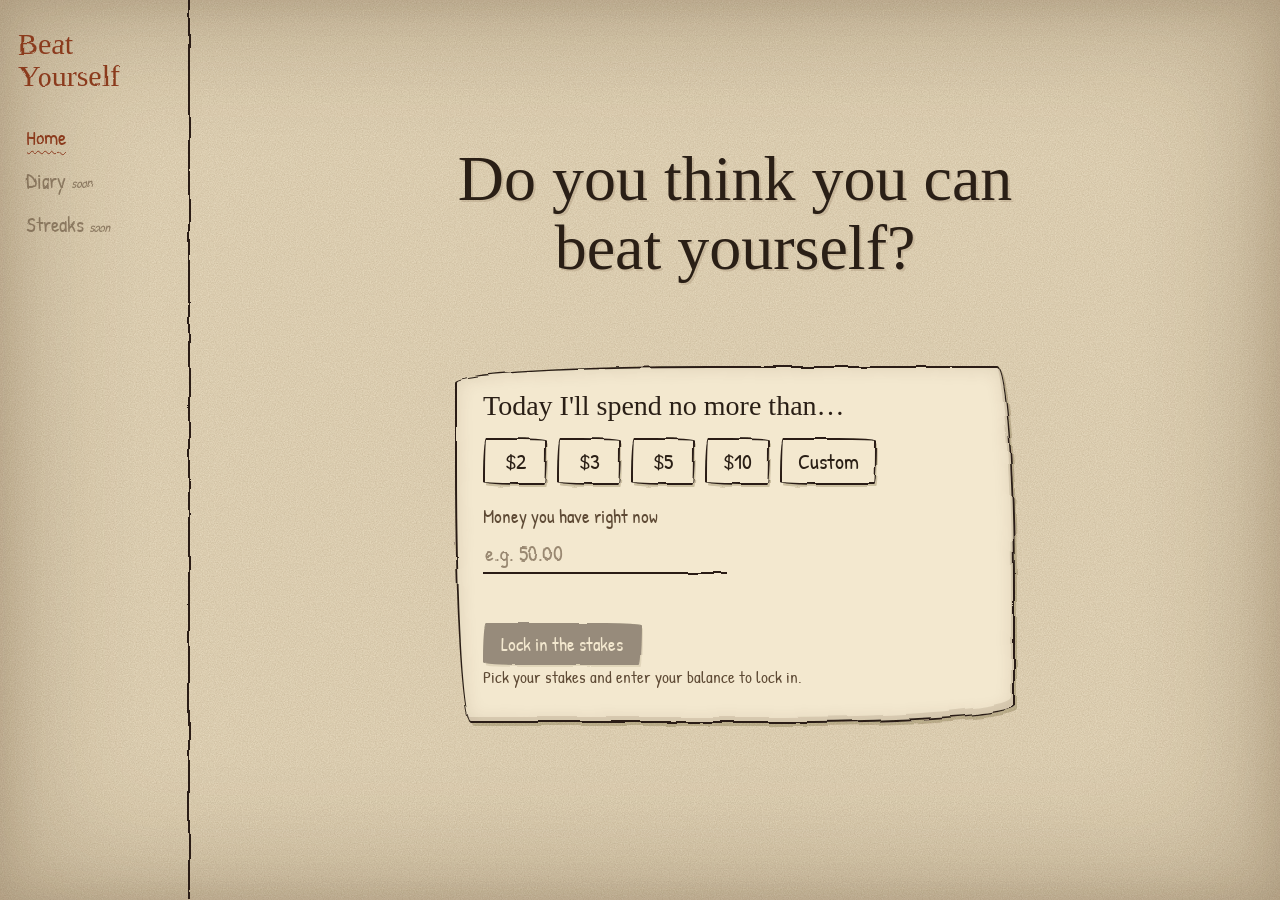
==== index.html @ 1b7f57a8 "Add morning bet and night verdict Co-Authored-By: Claude Opus 5.5 <noreply@anthropic.com>" ====
<!doctype html>
<html lang="en" data-theme="day">
<head>
  <meta charset="utf-8">
  <meta name="viewport" content="width=device-width, initial-scale=1">
  <title>Beat Yourself</title>
  <link rel="preconnect" href="https://fonts.googleapis.com">
  <link rel="preconnect" href="https://fonts.gstatic.com" crossorigin>
  <link href="https://fonts.googleapis.com/css2?family=IM+Fell+English:ital@0;1&family=Patrick+Hand&display=swap" rel="stylesheet">
  <link rel="stylesheet" href="css/theme.css">
  <link rel="stylesheet" href="css/layout.css">
  <link rel="stylesheet" href="css/components.css">
</head>
<body>
  <!-- Hand-drawn edges: borders and buttons use filter: url(#wobble) -->
  <svg class="svg-defs" width="0" height="0" aria-hidden="true" focusable="false">
    <filter id="wobble" x="-5%" y="-5%" width="110%" height="110%">
      <feTurbulence type="fractalNoise" baseFrequency="0.035" numOctaves="2" seed="7" result="noise"/>
      <feDisplacementMap in="SourceGraphic" in2="noise" scale="4" xChannelSelector="R" yChannelSelector="G"/>
    </filter>
  </svg>

  <div class="shell">
    <nav class="sidebar" aria-label="Main">
      <p class="brand">Beat<br>Yourself</p>
      <ul class="nav-list">
        <li><button type="button" class="nav-link is-active" data-screen="home">Home</button></li>
        <li><button type="button" class="nav-link" data-screen="diary" disabled>Diary <span class="soon">soon</span></button></li>
        <li><button type="button" class="nav-link" data-screen="streaks" disabled>Streaks <span class="soon">soon</span></button></li>
      </ul>
    </nav>

    <div class="main">
      <header class="topbar">
        <div id="notice" class="notice" hidden></div>
        <div id="theme-slot" class="theme-slot"></div>
      </header>

      <section id="screen-home" class="screen is-active" aria-labelledby="hook">
        <div class="home-top">
          <h1 id="hook" class="hook">Do you think you can<br>beat yourself?</h1>
        </div>
        <div id="home-play" class="home-play"></div>
      </section>

      <section id="screen-diary" class="screen" hidden></section>
      <section id="screen-streaks" class="screen" hidden></section>
    </div>
  </div>

  <div id="popups" class="popups" aria-live="polite"></div>

  <script src="js/storage.js"></script>
  <script src="js/dates.js"></script>
  <script src="js/rules.js"></script>
  <script src="js/home.js"></script>
  <script src="js/app.js"></script>
</body>
</html>
---- css/theme.css ----
/* Fonts, colors, paper texture and wobbly hand-drawn edges.
   Every color is a variable, so the day/night toggle can swap the whole look. */

:root,
[data-theme="day"] {
  --paper: #e9dcc0;
  --paper-deep: #d6c29c;
  --card: #f3e8cf;
  --ink: #2a1f16;
  --ink-soft: #5e4a35;
  --accent: #8b3a1e;
  --on-ink: #f3e8cf;
  --shade-1: rgba(70, 45, 20, 0.22);
  --shade-2: rgba(70, 45, 20, 0.12);
  --win: #5f7d45;
  --loss: #9e3a2c;
  --none: #b3a68f;
  --grain-opacity: 0.55;
}

:root {
  --font-head: "IM Fell English", Georgia, serif;
  --font-body: "Patrick Hand", "Comic Sans MS", cursive;
  /* Irregular corners so no two match */
  --rough-a: 255px 18px 225px 16px / 16px 225px 18px 255px;
  --rough-b: 18px 225px 16px 255px / 225px 16px 255px 18px;
}

html,
body {
  margin: 0;
  min-height: 100%;
  background: var(--paper);
  color: var(--ink);
  font-family: var(--font-body);
  font-size: 19px;
  line-height: 1.4;
}

/* Paper grain plus darker, pencil-shaded edges */
body::before {
  content: "";
  position: fixed;
  inset: 0;
  pointer-events: none;
  z-index: 0;
  opacity: var(--grain-opacity);
  background-image:
    url("data:image/svg+xml,%3Csvg xmlns='http://www.w3.org/2000/svg' width='260' height='260'%3E%3Cfilter id='n'%3E%3CfeTurbulence type='fractalNoise' baseFrequency='.85' numOctaves='3' stitchTiles='stitch'/%3E%3CfeColorMatrix values='0 0 0 0 .22 0 0 0 0 .14 0 0 0 0 .06 0 0 0 .5 0'/%3E%3C/filter%3E%3Crect width='100%25' height='100%25' filter='url(%23n)'/%3E%3C/svg%3E");
}

body::after {
  content: "";
  position: fixed;
  inset: 0;
  pointer-events: none;
  z-index: 0;
  box-shadow: inset 0 0 120px 30px var(--shade-1), inset 0 0 40px 6px var(--shade-2);
}

h1, h2, h3,
.brand {
  font-family: var(--font-head);
  font-weight: 400;
}

.svg-defs {
  position: absolute;
}

/* A sketched box: the border and fill sit on a wobbled layer behind the content,
   so the edges look hand-drawn but the text stays crisp. */
.sketch {
  position: relative;
  isolation: isolate;
}

.sketch::before {
  content: "";
  position: absolute;
  inset: 0;
  z-index: -1;
  background: var(--card);
  border: 2px solid var(--ink);
  border-radius: var(--rough-a);
  filter: url(#wobble);
  box-shadow:
    3px 4px 0 -1px var(--shade-1),
    inset 0 0 18px var(--shade-2),
    inset -6px -8px 0 -4px var(--shade-2);
}
---- css/layout.css ----
/* Sidebar on the left, the main area on the right, one screen visible at a time. */

.shell {
  position: relative;
  z-index: 1;
  display: grid;
  grid-template-columns: 190px 1fr;
  min-height: 100vh;
}

.sidebar {
  padding: 28px 18px;
  border-right: 2px solid var(--ink);
  filter: url(#wobble);
}

.brand {
  margin: 0 0 28px;
  font-size: 30px;
  line-height: 1.05;
  color: var(--accent);
}

.nav-list {
  list-style: none;
  margin: 0;
  padding: 0;
  display: grid;
  gap: 6px;
}

.main {
  display: flex;
  flex-direction: column;
  min-width: 0;
}

.topbar {
  display: flex;
  align-items: flex-start;
  justify-content: flex-end;
  gap: 16px;
  padding: 16px 24px 0;
  min-height: 44px;
}

.screen {
  flex: 1;
  display: flex;
  flex-direction: column;
  padding: 0 24px 40px;
}

.screen[hidden] {
  display: none;
}

/* Home: the hook fills the top half, the bet sits in the bottom half */
.home-top {
  min-height: 34vh;
  display: flex;
  align-items: center;
  justify-content: center;
  overflow: hidden;
}

.home-play {
  display: grid;
  justify-items: center;
  gap: 22px;
}

@media (max-width: 720px) {
  html, body { font-size: 17px; }

  .shell {
    grid-template-columns: 1fr;
  }

  .sidebar {
    display: flex;
    align-items: center;
    gap: 16px;
    padding: 12px 16px;
    border-right: 0;
    border-bottom: 2px solid var(--ink);
  }

  .brand {
    margin: 0;
    font-size: 22px;
  }

  .nav-list {
    grid-auto-flow: column;
  }

  .topbar,
  .screen {
    padding-left: 16px;
    padding-right: 16px;
  }

  .home-top {
    min-height: 24vh;
  }
}
---- css/components.css ----
/* Buttons, cards, inputs, the hook animation and the verdict. */

/* ---------- Hook ---------- */
.hook {
  margin: 0;
  text-align: center;
  font-size: clamp(34px, 6vw, 64px);
  line-height: 1.08;
  color: var(--ink);
  text-shadow: 2px 2px 0 var(--shade-2);
  animation: hook-drop 0.7s cubic-bezier(0.3, 1.5, 0.5, 1) both;
}

@keyframes hook-drop {
  from { transform: translateY(-140%) rotate(-2deg); opacity: 0; }
  to   { transform: translateY(0) rotate(0); opacity: 1; }
}

/* ---------- Buttons ---------- */
.btn,
.nav-link {
  position: relative;
  isolation: isolate;
  font: inherit;
  color: var(--ink);
  background: none;
  border: 0;
  padding: 8px 18px;
  cursor: pointer;
}

.btn::before {
  content: "";
  position: absolute;
  inset: 0;
  z-index: -1;
  background: var(--card);
  border: 2px solid var(--ink);
  border-radius: var(--rough-b);
  filter: url(#wobble);
  box-shadow: 2px 3px 0 -1px var(--shade-1);
  transition: transform 0.12s;
}

.btn:hover::before { transform: rotate(-1deg) scale(1.03); }
.btn:active::before { transform: translate(1px, 2px); box-shadow: none; }

.btn:focus-visible,
.nav-link:focus-visible,
input:focus-visible {
  outline: 2px dashed var(--accent);
  outline-offset: 4px;
}

.btn.primary,
.btn.is-selected {
  color: var(--on-ink);
}

.btn.primary::before,
.btn.is-selected::before {
  background: var(--ink);
}

.btn.is-selected::before {
  transform: rotate(-2deg) scale(1.06);
  background: var(--accent);
}

.btn:disabled {
  cursor: not-allowed;
  opacity: 0.45;
}

.btn:disabled:hover::before { transform: none; }

.tag {
  font-size: 0.75em;
  padding: 0 6px;
  margin-left: 4px;
  border: 1px dashed currentColor;
  border-radius: 6px;
}

/* ---------- Sidebar links ---------- */
.nav-link {
  width: 100%;
  text-align: left;
  font-size: 21px;
  padding: 4px 8px;
}

.nav-link.is-active {
  color: var(--accent);
  text-decoration: underline wavy var(--accent) 1px;
  text-underline-offset: 6px;
}

.nav-link:disabled {
  cursor: default;
  color: var(--ink-soft);
  opacity: 0.6;
}

.soon {
  font-size: 0.65em;
  font-style: italic;
}

/* ---------- Cards ---------- */
.card {
  width: min(100%, 560px);
  box-sizing: border-box;
  padding: 24px 28px;
}

.card p {
  margin: 0 0 10px;
}

.eyebrow {
  font-family: var(--font-head);
  font-style: italic;
  color: var(--ink-soft);
}

.bet-sentence,
.big-line {
  font-family: var(--font-head);
  font-size: 28px;
  line-height: 1.15;
}

.muted {
  color: var(--ink-soft);
}

.stakes {
  display: flex;
  flex-wrap: wrap;
  gap: 10px;
  margin: 16px 0 18px;
}

.stake {
  min-width: 64px;
  font-size: 22px;
}

/* ---------- Inputs ---------- */
.field {
  display: grid;
  gap: 4px;
  margin-bottom: 14px;
}

.field[hidden] {
  display: none;
}

.field label {
  color: var(--ink-soft);
}

.field input {
  font: inherit;
  font-size: 22px;
  color: var(--ink);
  background: transparent;
  border: 0;
  border-bottom: 2px solid var(--ink);
  padding: 4px 2px;
  max-width: 240px;
  filter: url(#wobble);
}

.field input::placeholder {
  color: var(--ink-soft);
  opacity: 0.6;
}

.field-error {
  min-height: 1.2em;
  margin: 0;
  color: var(--loss);
  font-size: 0.9em;
}

.hint {
  font-size: 0.9em;
  color: var(--ink-soft);
}

/* ---------- Verdict ---------- */
.verdict {
  text-align: center;
}

.verdict-word {
  font-family: var(--font-head);
  font-size: 72px;
  line-height: 1;
  letter-spacing: 2px;
  margin: 0 0 8px !important;
  animation: stamp 0.45s cubic-bezier(0.3, 1.6, 0.5, 1) both;
}

.verdict-win .verdict-word { color: var(--win); }
.verdict-loss .verdict-word { color: var(--loss); }

.verdict-line {
  font-family: var(--font-head);
  font-style: italic;
  font-size: 22px;
}

.math {
  font-size: 0.9em;
}

@keyframes stamp {
  from { transform: scale(2.2) rotate(-12deg); opacity: 0; }
  to   { transform: scale(1) rotate(-3deg); opacity: 1; }
}

/* ---------- Notices ---------- */
.notice {
  margin-right: auto;
  padding: 6px 14px;
  color: var(--on-ink);
  background: var(--loss);
  border-radius: var(--rough-b);
}
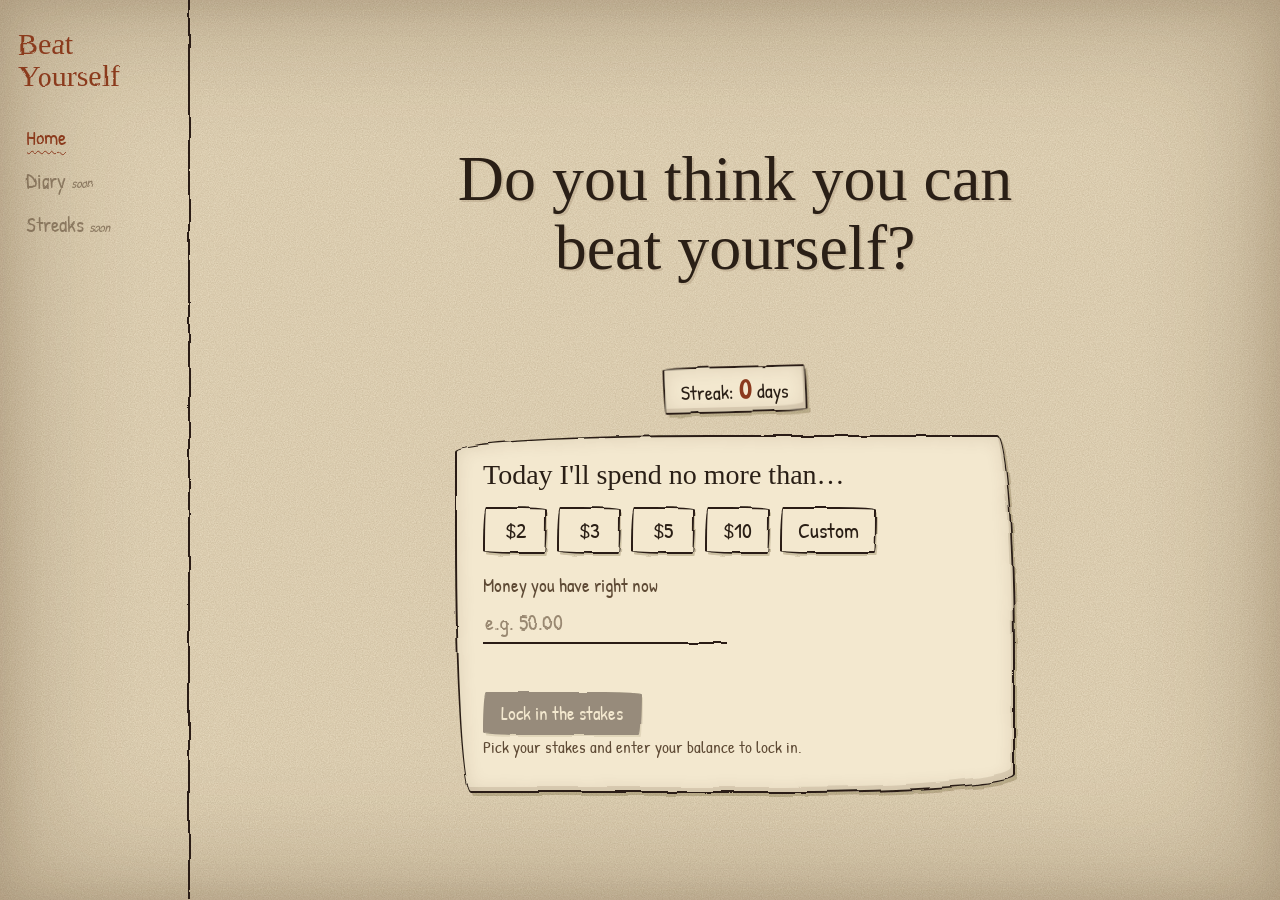
==== commit 76bf37fa: "Add streaks, penalties, and win achievements Co-Authored-By: Claude Opus 5.5 <noreply@anthropic.com>" ====
--- a/index.html
+++ b/index.html
@@ -53,6 +53,8 @@
   <script src="js/storage.js"></script>
   <script src="js/dates.js"></script>
   <script src="js/rules.js"></script>
+  <script src="js/catchup.js"></script>
+  <script src="js/achievements.js"></script>
   <script src="js/home.js"></script>
   <script src="js/app.js"></script>
 </body>
--- a/css/components.css
+++ b/css/components.css
@@ -223,6 +223,103 @@
   to   { transform: scale(1) rotate(-3deg); opacity: 1; }
 }
 
+/* ---------- Streak and penalty ---------- */
+.home-card {
+  display: grid;
+  justify-items: center;
+  gap: 18px;
+  width: 100%;
+}
+
+.streak-badge {
+  margin: 0;
+  padding: 4px 18px;
+  font-size: 20px;
+  transform: rotate(-1.5deg);
+}
+
+.streak-badge strong {
+  font-size: 28px;
+  color: var(--accent);
+}
+
+.penalty-notice {
+  transform: rotate(0.6deg);
+}
+
+.penalty-notice::before {
+  border-color: var(--loss);
+  border-style: dashed;
+}
+
+.penalty-notice strong,
+.limit-preview {
+  color: var(--loss);
+}
+
+/* ---------- Achievement pop-ups ---------- */
+.popups {
+  position: fixed;
+  top: 18vh;
+  left: 50%;
+  z-index: 10;
+  transform: translateX(-50%);
+  pointer-events: none;
+}
+
+.popup {
+  pointer-events: auto;
+  display: grid;
+  gap: 4px;
+  min-width: 260px;
+  padding: 20px 30px;
+  font: inherit;
+  color: var(--ink);
+  text-align: center;
+  background: none;
+  border: 0;
+  cursor: pointer;
+  animation: popup-stamp 0.45s cubic-bezier(0.3, 1.6, 0.5, 1) both;
+}
+
+.popup::before {
+  border: 3px double var(--accent);
+  box-shadow: 6px 8px 0 -2px var(--shade-1), 0 0 0 9999px rgba(30, 20, 10, 0.18);
+}
+
+.popup.is-leaving {
+  animation: popup-fade 0.4s ease-in both;
+}
+
+.popup-kicker {
+  font-family: var(--font-head);
+  font-style: italic;
+  color: var(--accent);
+  letter-spacing: 2px;
+  text-transform: uppercase;
+  font-size: 14px;
+}
+
+.popup-title {
+  font-family: var(--font-head);
+  font-size: 30px;
+  line-height: 1.1;
+}
+
+.popup-sub {
+  color: var(--ink-soft);
+}
+
+@keyframes popup-stamp {
+  from { transform: scale(2) rotate(-14deg); opacity: 0; }
+  to   { transform: scale(1) rotate(-3deg); opacity: 1; }
+}
+
+@keyframes popup-fade {
+  from { transform: scale(1) rotate(-3deg); opacity: 1; }
+  to   { transform: scale(0.9) rotate(-3deg) translateY(-20px); opacity: 0; }
+}
+
 /* ---------- Notices ---------- */
 .notice {
   margin-right: auto;
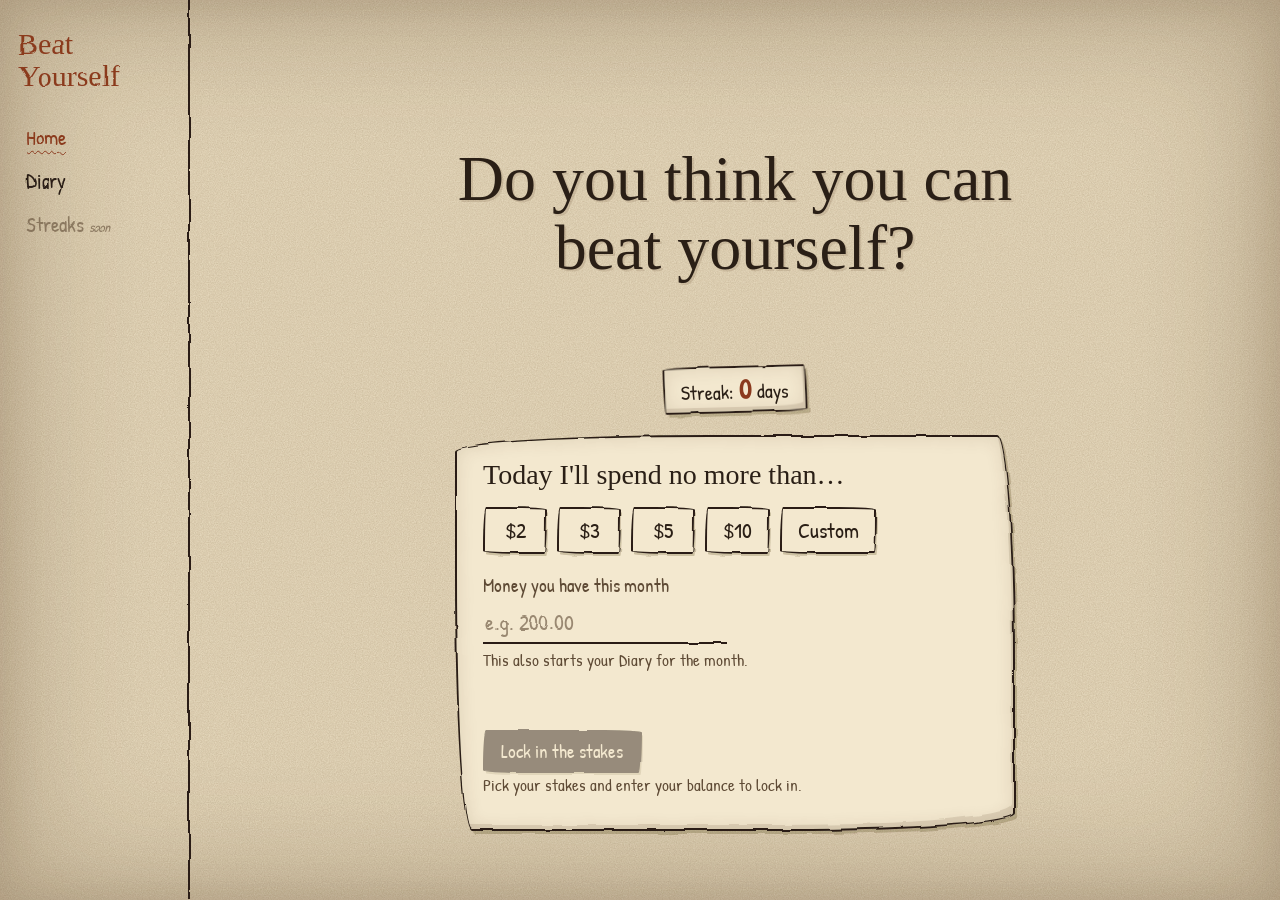
==== commit eed84690: "Add diary with one shared balance and unlogged spending Co-Authored-By: Claude Opus 5.5 <noreply@ant" ====
--- a/index.html
+++ b/index.html
@@ -25,7 +25,7 @@
       <p class="brand">Beat<br>Yourself</p>
       <ul class="nav-list">
         <li><button type="button" class="nav-link is-active" data-screen="home">Home</button></li>
-        <li><button type="button" class="nav-link" data-screen="diary" disabled>Diary <span class="soon">soon</span></button></li>
+        <li><button type="button" class="nav-link" data-screen="diary">Diary</button></li>
         <li><button type="button" class="nav-link" data-screen="streaks" disabled>Streaks <span class="soon">soon</span></button></li>
       </ul>
     </nav>
@@ -56,6 +56,7 @@
   <script src="js/catchup.js"></script>
   <script src="js/achievements.js"></script>
   <script src="js/home.js"></script>
+  <script src="js/diary.js"></script>
   <script src="js/app.js"></script>
 </body>
 </html>
--- a/css/components.css
+++ b/css/components.css
@@ -320,6 +320,124 @@
   to   { transform: scale(0.9) rotate(-3deg) translateY(-20px); opacity: 0; }
 }
 
+/* ---------- Screen headings ---------- */
+.screen-head {
+  display: flex;
+  justify-content: center;
+  padding: 24px 0 8px;
+}
+
+.screen-title {
+  margin: 0;
+  font-size: clamp(36px, 5vw, 52px);
+  transform: rotate(-1deg);
+}
+
+/* ---------- Diary ---------- */
+.diary {
+  display: grid;
+  justify-items: center;
+  gap: 22px;
+}
+
+.balance-card {
+  text-align: center;
+}
+
+.balance-amount {
+  font-size: 54px;
+  line-height: 1;
+  margin: 4px 0 18px !important;
+}
+
+.balance-amount.is-negative {
+  color: var(--loss);
+}
+
+/* Home's read-only "Money you have" (from the Diary) */
+.field-label {
+  margin: 0;
+  color: var(--ink-soft);
+}
+
+.money-now {
+  font-family: var(--font-head);
+  font-size: 1.8em;
+  margin: 0;
+}
+
+/* Small text-style button, e.g. "fix starting money" */
+.link-btn {
+  background: none;
+  border: none;
+  padding: 0;
+  font: inherit;
+  font-size: 0.9em;
+  color: var(--ink-soft);
+  text-decoration: underline;
+  cursor: pointer;
+}
+
+.link-btn:hover {
+  color: var(--accent);
+}
+
+.inline-form {
+  display: flex;
+  justify-content: center;
+  align-items: center;
+  gap: 14px;
+  flex-wrap: wrap;
+  text-align: left;
+}
+
+.inline-form .field {
+  margin: 0;
+}
+
+.inline-form input {
+  max-width: 140px;
+}
+
+.entries {
+  list-style: none;
+  margin: 0;
+  padding: 0;
+  width: min(100%, 560px);
+}
+
+.entry {
+  display: grid;
+  grid-template-columns: 70px 1fr auto;
+  gap: 12px;
+  align-items: baseline;
+  padding: 10px 6px;
+  border-bottom: 1.5px dashed var(--ink-soft);
+}
+
+.entry-date {
+  color: var(--ink-soft);
+  font-size: 0.9em;
+}
+
+.entry-note {
+  overflow-wrap: anywhere;
+}
+
+.entry-amount {
+  font-size: 1.1em;
+}
+
+.entry-spending .entry-amount { color: var(--loss); }
+.entry-income .entry-amount { color: var(--win); }
+
+.empty-note {
+  max-width: 420px;
+  text-align: center;
+  font-style: italic;
+  color: var(--ink-soft);
+}
+
 /* ---------- Notices ---------- */
 .notice {
   margin-right: auto;
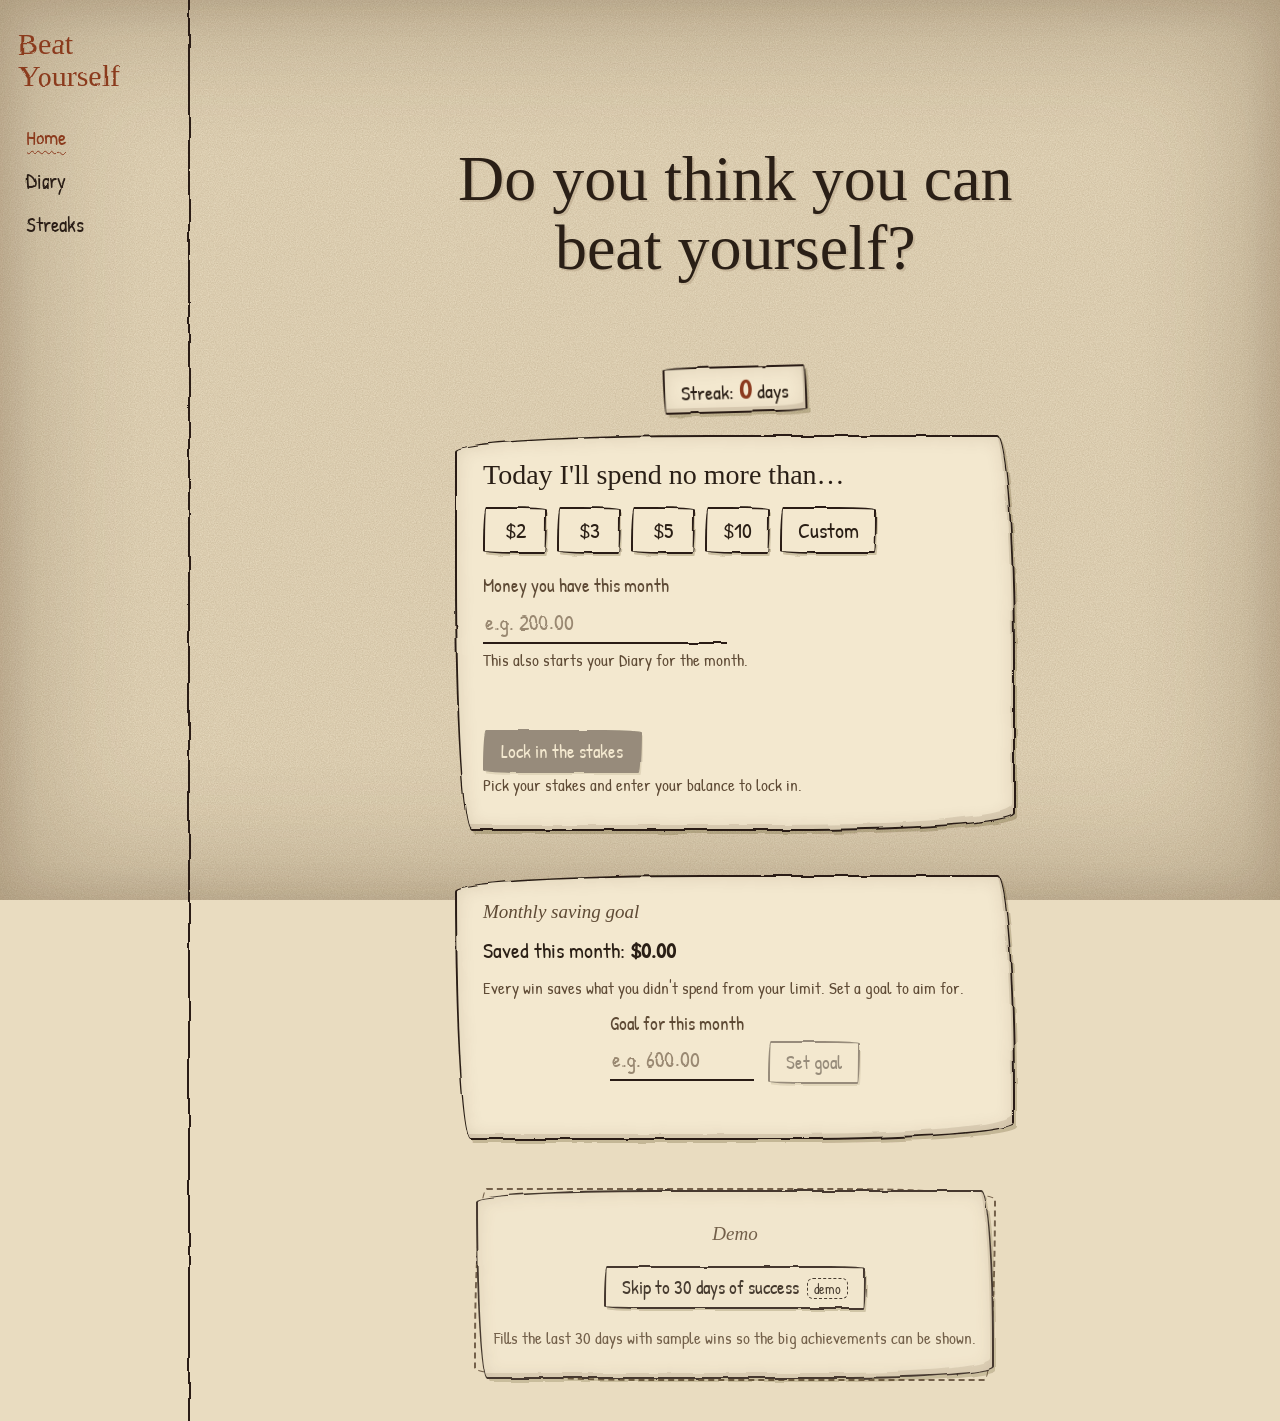
==== commit 0b191414: "Add streak grid and 30-day demo Co-Authored-By: Claude Opus 5.5 <noreply@anthropic.com>" ====
--- a/index.html
+++ b/index.html
@@ -26,7 +26,7 @@
       <ul class="nav-list">
         <li><button type="button" class="nav-link is-active" data-screen="home">Home</button></li>
         <li><button type="button" class="nav-link" data-screen="diary">Diary</button></li>
-        <li><button type="button" class="nav-link" data-screen="streaks" disabled>Streaks <span class="soon">soon</span></button></li>
+        <li><button type="button" class="nav-link" data-screen="streaks">Streaks</button></li>
       </ul>
     </nav>
 
@@ -57,6 +57,7 @@
   <script src="js/achievements.js"></script>
   <script src="js/home.js"></script>
   <script src="js/diary.js"></script>
+  <script src="js/streaks.js"></script>
   <script src="js/app.js"></script>
 </body>
 </html>
--- a/css/components.css
+++ b/css/components.css
@@ -154,7 +154,8 @@
   margin-bottom: 14px;
 }
 
-.field[hidden] {
+.field[hidden],
+.btn[hidden] {
   display: none;
 }
 
@@ -354,6 +355,186 @@
   color: var(--loss);
 }
 
+/* The suggested-bet button: same as a stake, with a dashed "pencil" outline */
+.stake-suggested {
+  border-style: dashed;
+}
+
+/* ---------- Demo corner ---------- */
+.demo-corner {
+  margin: 26px auto 0;
+  max-width: 520px;
+  padding: 12px 18px;
+  border: 2px dashed var(--ink-soft);
+  border-radius: var(--rough-b);
+  text-align: center;
+  opacity: 0.85;
+}
+
+/* ---------- Streaks ---------- */
+.streaks {
+  display: grid;
+  justify-items: center;
+  gap: 22px;
+}
+
+.streak-card {
+  text-align: center;
+}
+
+.streak-number {
+  font-family: var(--font-head);
+  font-size: 72px;
+  line-height: 1;
+  margin: 4px 0 !important;
+  color: var(--accent);
+}
+
+.grid-card {
+  width: auto;
+  max-width: 100%;
+  box-sizing: border-box;
+}
+
+.year-scroll {
+  overflow-x: auto;
+  max-width: 100%;
+  padding: 4px 2px 8px;
+}
+
+/* Contribution-graph layout: weekday labels, then 12 month blocks with gaps between them */
+.year {
+  display: flex;
+  gap: 6px;
+  width: max-content;
+  margin: 0 auto;
+}
+
+.months {
+  display: flex;
+  gap: 9px;
+}
+
+.month {
+  display: grid;
+  gap: 4px;
+  align-content: start;
+}
+
+.month-label {
+  font-size: 0.8em;
+  line-height: 18px;
+  color: var(--ink-soft);
+  white-space: nowrap;
+}
+
+.weekday-labels {
+  list-style: none;
+  padding: 0;
+  margin: 22px 0 0;
+  display: grid;
+  grid-template-rows: repeat(7, 12px);
+  row-gap: 2px;
+  font-size: 0.68em;
+  line-height: 12px;
+  color: var(--ink-soft);
+}
+
+.grid {
+  list-style: none;
+  padding: 0;
+  margin: 0;
+  display: grid;
+  grid-auto-flow: column;
+  grid-template-rows: repeat(7, 12px);
+  grid-auto-columns: 12px;
+  gap: 2px;
+}
+
+.sq {
+  display: inline-block;
+  width: 12px;
+  height: 12px;
+  border: 1.5px solid var(--ink);
+  border-radius: 4px 2px 4px 3px / 3px 4px 2px 4px;
+  box-sizing: border-box;
+}
+
+.sq-win { background: var(--win); }
+.sq-loss { background: var(--loss); }
+.sq-none { background: var(--none); opacity: 0.6; }
+.sq-future { opacity: 0.22; }
+.sq-blank { visibility: hidden; }
+
+.sq-today {
+  outline: 2px solid var(--accent);
+  outline-offset: 1px;
+  opacity: 1;
+}
+
+.legend {
+  list-style: none;
+  padding: 0;
+  margin: 18px 0 0;
+  display: flex;
+  flex-wrap: wrap;
+  justify-content: center;
+  gap: 16px;
+}
+
+.legend li {
+  display: flex;
+  align-items: center;
+  gap: 6px;
+}
+
+.legend .sq {
+  width: 16px;
+  height: 16px;
+}
+
+.sr-only {
+  position: absolute;
+  width: 1px;
+  height: 1px;
+  overflow: hidden;
+  clip: rect(0 0 0 0);
+  white-space: nowrap;
+}
+
+/* ---------- Monthly goal ---------- */
+.goal-card {
+  margin-top: 22px;
+}
+
+.goal-line {
+  font-size: 1.15em;
+}
+
+.progress {
+  height: 18px;
+  border: 2px solid var(--ink);
+  border-radius: 9px 14px 8px 12px / 12px 8px 14px 9px;
+  background: transparent;
+  overflow: hidden;
+  margin: 8px 0 14px;
+}
+
+.progress-fill {
+  height: 100%;
+  background: repeating-linear-gradient(-45deg, var(--accent) 0 6px, transparent 6px 9px);
+  transition: width 0.6s ease;
+}
+
+.goal-done {
+  font-family: var(--font-head);
+  color: var(--accent);
+}
+
+.popup-big .popup-title {
+  font-size: 1.5em;
+}
+
 /* Home's read-only "Money you have" (from the Diary) */
 .field-label {
   margin: 0;
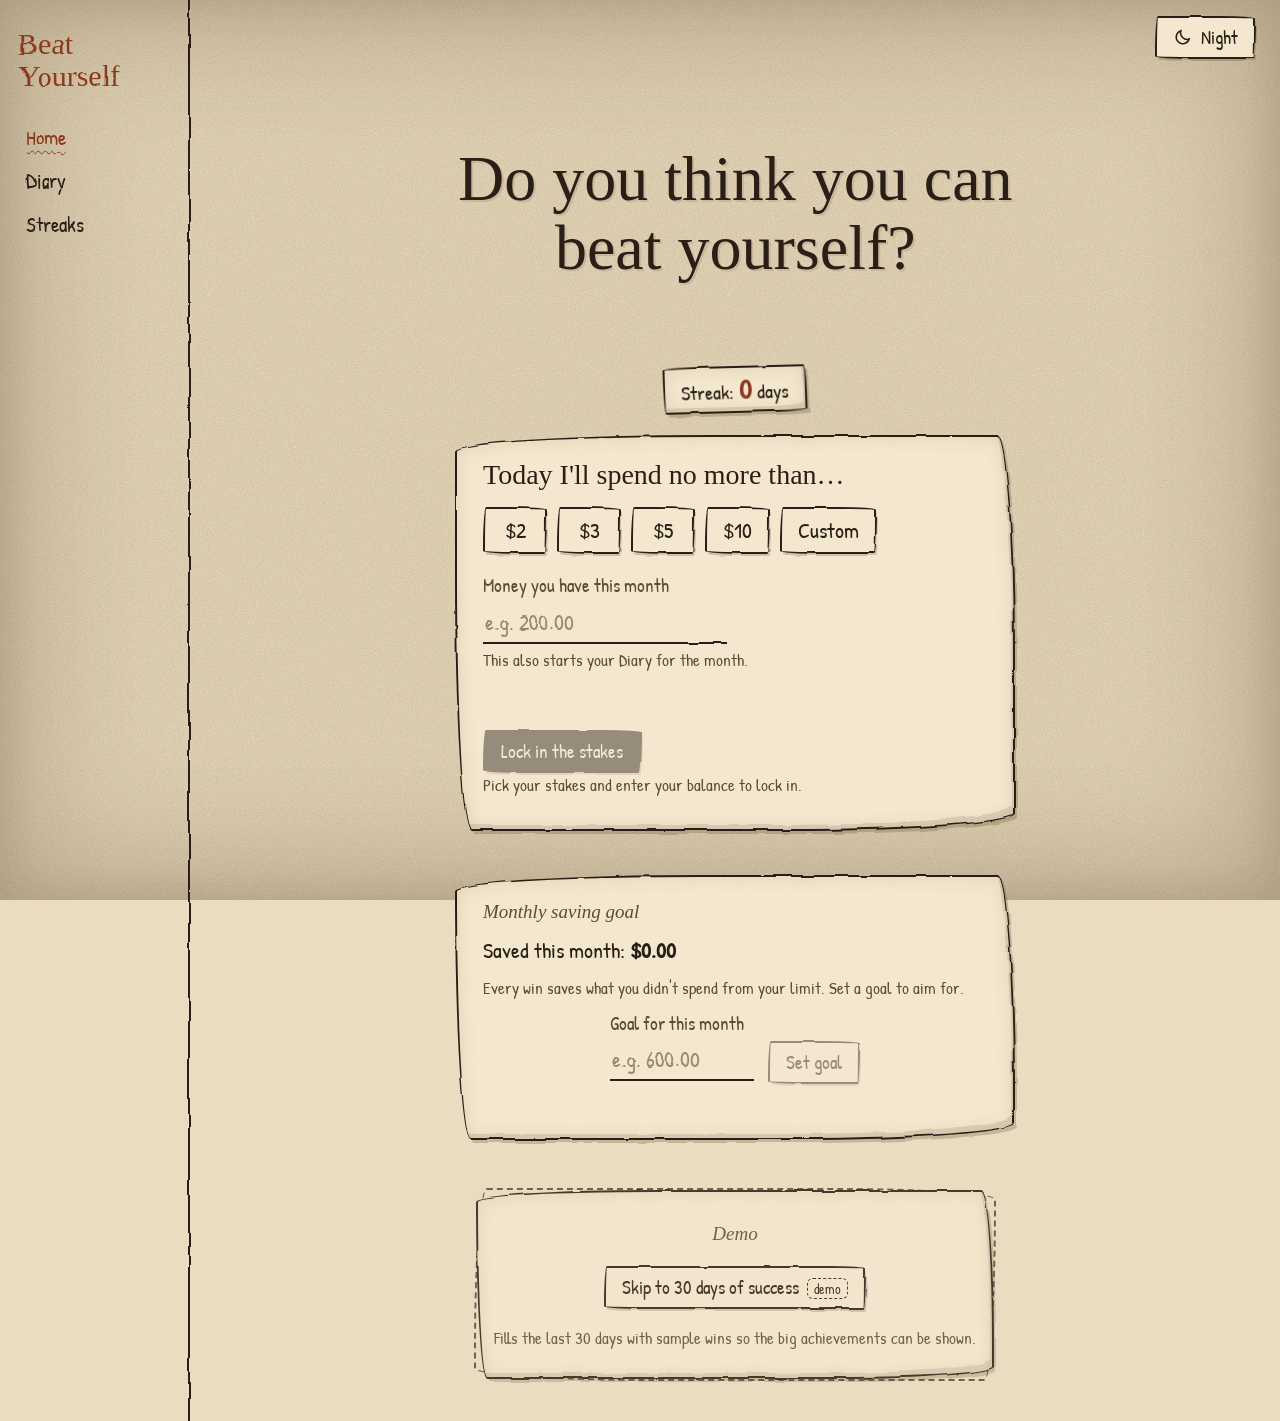
==== commit d0868c07: "Add day/night theme and README Co-Authored-By: Claude Opus 5.5 <noreply@anthropic.com>" ====
--- a/index.html
+++ b/index.html
@@ -58,6 +58,7 @@
   <script src="js/home.js"></script>
   <script src="js/diary.js"></script>
   <script src="js/streaks.js"></script>
+  <script src="js/theme.js"></script>
   <script src="js/app.js"></script>
 </body>
 </html>
--- a/css/theme.css
+++ b/css/theme.css
@@ -16,6 +16,23 @@
   --loss: #9e3a2c;
   --none: #b3a68f;
   --grain-opacity: 0.55;
+}
+
+/* Night: near-black paper, parchment ink, ember accent */
+[data-theme="night"] {
+  --paper: #16120e;
+  --paper-deep: #0e0b08;
+  --card: #231c15;
+  --ink: #e6d8bd;
+  --ink-soft: #b5a283;
+  --accent: #d9824f;
+  --on-ink: #16120e;
+  --shade-1: rgba(0, 0, 0, 0.5);
+  --shade-2: rgba(0, 0, 0, 0.3);
+  --win: #7f9e62;
+  --loss: #c4594a;
+  --none: #5a5044;
+  --grain-opacity: 0.35;
 }
 
 :root {
--- a/css/components.css
+++ b/css/components.css
@@ -360,6 +360,22 @@
   border-style: dashed;
 }
 
+/* ---------- Day/night toggle (top right) ---------- */
+.theme-toggle {
+  display: inline-flex;
+  align-items: center;
+  gap: 8px;
+}
+
+.theme-toggle svg {
+  width: 20px;
+  height: 20px;
+  stroke: currentColor;
+  fill: none;
+  stroke-width: 1.8;
+  stroke-linecap: round;
+}
+
 /* ---------- Demo corner ---------- */
 .demo-corner {
   margin: 26px auto 0;
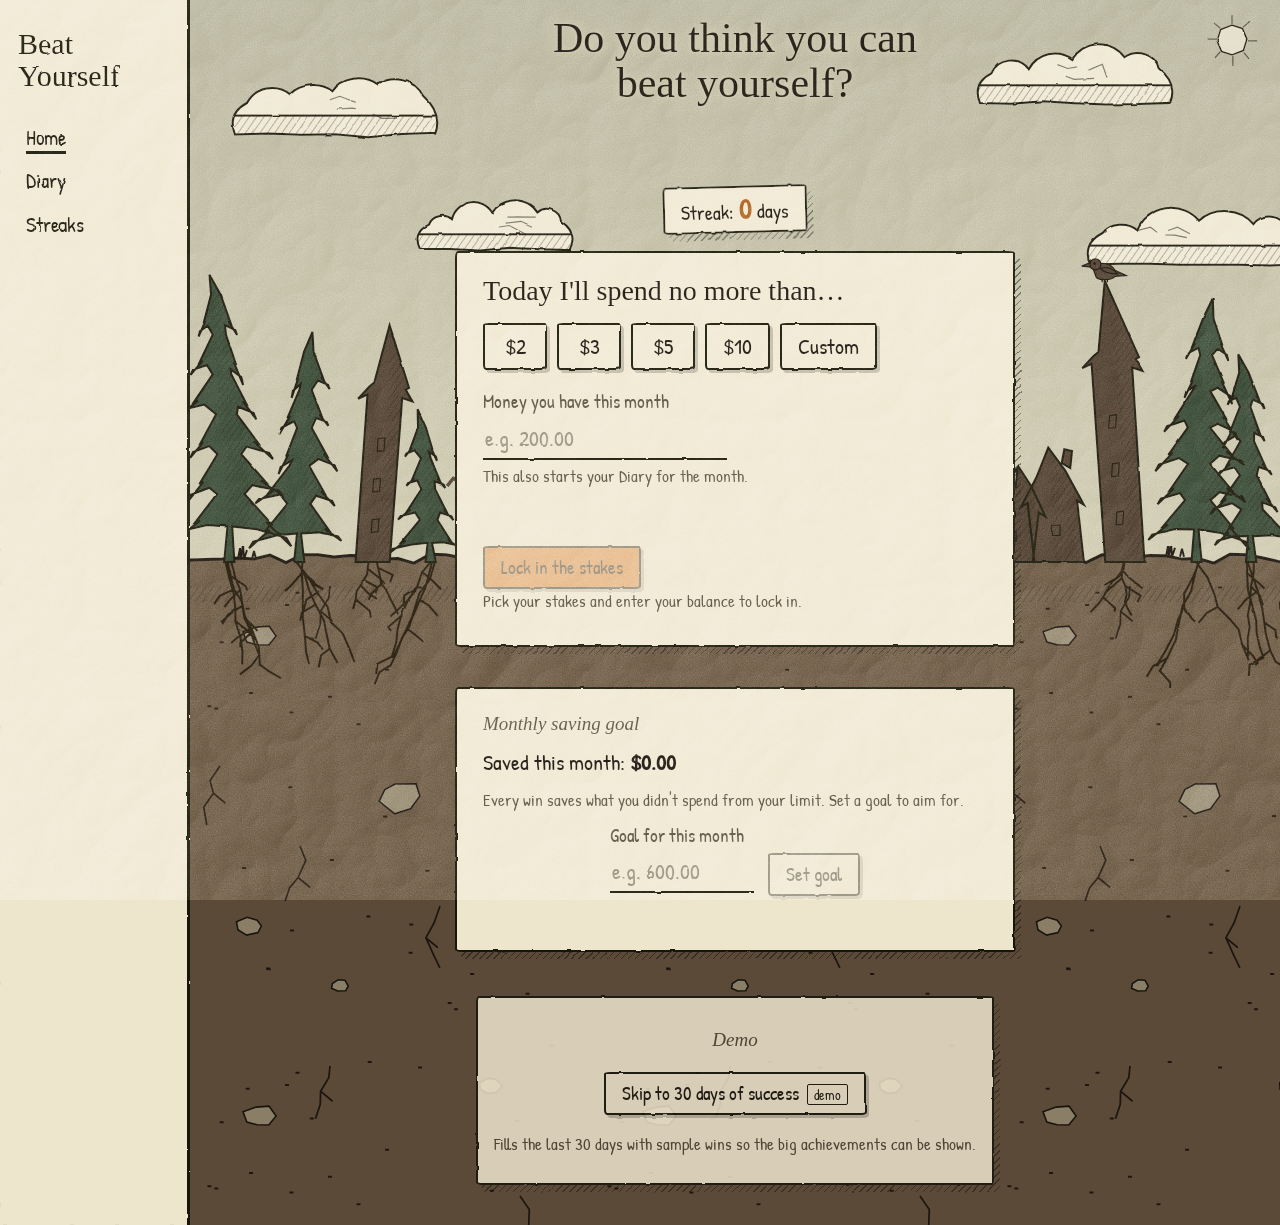
==== commit d45c1f68: "Redraw the app as one continuous ink-and-soot scene Replace the parchment look with original hand-in" ====
--- a/index.html
+++ b/index.html
@@ -12,12 +12,28 @@
   <link rel="stylesheet" href="css/components.css">
 </head>
 <body>
-  <!-- Hand-drawn edges: borders and buttons use filter: url(#wobble) -->
+  <!-- Hand-drawn edges: borders and buttons use filter: url(#wobble), a scratchy, uneven ink line -->
   <svg class="svg-defs" width="0" height="0" aria-hidden="true" focusable="false">
     <filter id="wobble" x="-5%" y="-5%" width="110%" height="110%">
-      <feTurbulence type="fractalNoise" baseFrequency="0.035" numOctaves="2" seed="7" result="noise"/>
-      <feDisplacementMap in="SourceGraphic" in2="noise" scale="4" xChannelSelector="R" yChannelSelector="G"/>
+      <feTurbulence type="fractalNoise" baseFrequency="0.09" numOctaves="1" seed="7" result="noise"/>
+      <feDisplacementMap in="SourceGraphic" in2="noise" scale="2.5" xChannelSelector="R" yChannelSelector="G"/>
     </filter>
+    <!-- Ink hatching for shaded sides -->
+    <pattern id="hatch" width="6" height="6" patternUnits="userSpaceOnUse" patternTransform="rotate(35)">
+      <line class="hatch-line" x1="0" y1="0" x2="0" y2="6"/>
+    </pattern>
+    <!-- The ground's jagged top edge; its ends meet, so it repeats across any width -->
+    <pattern id="ground-top" width="400" height="40" patternUnits="userSpaceOnUse">
+      <path class="ground-fill" d="M0 14 16 13.6 32 13.1 48 12.1 64 12.9 80 9.1 96 16.5 112 8.8 128 8.8 144 11 160 9.6 176 9.8 192 13.1 208 12.5 224 17.1 240 8.2 256 8.8 272 11.8 288 15.4 304 18.2 320 11.5 336 14 352 14.1 368 16 384 16.8 400 14 400 40 0 40Z"/>
+      <path class="ground-edge" d="M0 14 16 13.6 32 13.1 48 12.1 64 12.9 80 9.1 96 16.5 112 8.8 128 8.8 144 11 160 9.6 176 9.8 192 13.1 208 12.5 224 17.1 240 8.2 256 8.8 272 11.8 288 15.4 304 18.2 320 11.5 336 14 352 14.1 368 16 384 16.8 400 14"/>
+      <path class="tuft" d="M48 13.1l2-11 1 11 2-15 1 15 3-9M62 13.1l2-8 2 8 M176 10.8l2-11 1 11 2-15 1 15 3-9M190 10.8l2-8 2 8 M304 19.2l2-11 1 11 2-15 1 15 3-9M318 19.2l2-8 2 8"/>
+    </pattern>
+    <!-- Soil: stones, small roots and specks; repeats down as far as the page goes -->
+    <pattern id="soil" width="400" height="480" patternUnits="userSpaceOnUse">
+      <path class="soil-root" d="M140 40 138.9 51.5 130.6 65.2 130.3 78.2 125.5 92.7 M130.6 65.2 142.6 75.2 M330 170 339.3 183.5 338.7 200.7 345.9 212.3 343.6 224.4 M338.7 200.7 326.7 210.7 M30 220 20 234.7 23.4 247.2 13.7 261.2 16.8 279.2 M23.4 247.2 35.4 257.2 M250 360 244.2 376.7 235.9 391.7 243.8 409.4 249.9 421.8 M235.9 391.7 247.9 401.7 M110 300 115.8 314.4 108.1 331.5 99.5 342 95.2 354.9 M108.1 331.5 120.1 341.5"/>
+      <path class="stone" d="M86.1 90 78.8 99 67 98.7 56.8 96 53 85.7 66.2 81.1 79.1 80.2Z M312.5 60 306.1 66.5 297.7 67.4 290.1 63.2 289.7 56.8 297.6 52.4 305.6 53.1Z M229.9 250 220.6 262.7 204.7 267.8 189.2 255.3 194.8 243.6 205.1 238 226 237.9Z M71.4 380 68 386.5 56.6 389.1 47.9 383.8 46.5 375.7 57.1 371.3 67.2 374.3Z M355.3 330 351 338.4 336 343.7 326.3 335.8 325.3 325.6 335.4 319.6 351.5 320.6Z M158.3 440 155.6 444.8 147.6 445 141.5 442.3 142.4 437.6 148.3 433.7 154.9 434.2Z"/>
+      <path class="speck" d="M338.6 379.5h2 M283.1 269.9h2 M360.3 280.1h2 M360.6 19.8h2 M60.1 147h2 M331.5 401.6h2 M139 150.8h2 M77.7 423.2h2 M312.8 405.6h2 M336.6 447.7h2 M220.3 378.6h2 M323.1 295.9h2 M101.1 384.5h2 M236.4 324.7h2 M265 463.2h2 M167.5 178.3h2 M56.7 62.7h2 M18.4 160.2h2 M53.1 321.9h2 M258.7 457.1h2 M100.4 166.6h2 M194.2 270.4h2 M99.3 241.3h2 M25.3 162.6h2 M77 422.5h2 M120.8 92.6h2 M324.8 359.4h2 M281.1 428.1h2 M219.6 406.8h2 M140.9 313.9h2 M309.6 211.7h2 M196.1 123.8h2 M177.4 370.5h2 M229.1 41.6h2 M106.5 46.8h2 M30.7 96.2h2 M96 59h2 M178.7 35.9h2 M300.8 164.7h2 M326.2 95h2"/>
+    </pattern>
   </svg>
 
   <div class="shell">
@@ -31,15 +47,65 @@
     </nav>
 
     <div class="main">
-      <header class="topbar">
+      <!-- One continuous scene behind every screen, stretching with the page:
+           sky and clouds, then pines, towers and houses at the edges, then ground, roots and soil.
+           Original art; every color is a theme variable. -->
+      <div class="scene">
+        <div class="scene-sky" aria-hidden="true">
+          <svg viewBox="0 0 1600 320" preserveAspectRatio="xMidYMin slice">
+            <defs><clipPath id="cloud-clip-0"><path d="M300 134.5 Q292 113.5 312 103 A28.1 27.2 0 0 1 354.9 94.1 A29.8 24.8 0 0 1 397.5 91.2 A29.5 24.8 0 0 1 442.6 84.3 A30.8 28.2 0 0 1 488 95.8 Q508 113.5 500 134.5 L500 132.7 L466.7 133.9 L433.3 137.2 L400 134.2 L366.7 134.7 L333.3 133.5Z"/></clipPath><clipPath id="cloud-clip-1"><path d="M485 248.9 Q477 232.7 494 224.6 A14 12.4 0 0 1 517 219.3 A22.1 22.5 0 0 1 557.3 212.8 A26.1 24.9 0 0 1 602.4 212.4 A14.3 13.9 0 0 1 626 221.3 Q643 232.7 635 248.9 L635 250.1 L605 249.2 L575 247.7 L545 250.5 L515 249.1Z"/></clipPath><clipPath id="cloud-clip-2"><path d="M1045 103.1 Q1037 83.3 1056.4 73.4 A21.6 21.1 0 0 1 1093.8 69.2 A29.5 29.2 0 0 1 1137.4 59.1 A30.9 30.4 0 0 1 1189.4 57.2 A21.1 17.9 0 0 1 1223.6 68.3 Q1243 83.3 1235 103.1 L1235 102.9 L1203.3 104.1 L1171.7 104.5 L1140 103.2 L1108.3 101.2 L1076.7 103.7Z"/></clipPath><clipPath id="cloud-clip-3"><path d="M1155 264.5 Q1147 243.5 1167.6 233 A22.4 18.2 0 0 1 1202.4 230.3 A36.2 35.4 0 0 1 1264 220.7 A35.2 30.6 0 0 1 1318.4 224.1 A19.9 19.7 0 0 1 1352.4 228.7 Q1373 243.5 1365 264.5 L1365 264.2 L1335 265.5 L1305 264.7 L1275 264.8 L1245 264.7 L1215 263.7 L1185 263.8Z"/></clipPath><clipPath id="cloud-clip-4"><path d="M20 145.9 Q12 123.7 33.2 112.6 A30.7 31.4 0 0 1 81.1 107.4 A25.1 26.1 0 0 1 121.9 94.6 A43.1 37.4 0 0 1 190.8 94.8 A24.8 21.2 0 0 1 226.8 108.5 Q248 123.7 240 145.9 L240 147.8 L208.6 143.9 L177.1 146.1 L145.7 144.3 L114.3 145.4 L82.9 144.2 L51.4 143.9Z"/></clipPath><clipPath id="cloud-clip-5"><path d="M1400 173.1 Q1392 153.3 1412 143.4 A23.8 21.2 0 0 1 1452.5 138.5 A27.8 26.9 0 0 1 1498 123.5 A28.8 23.9 0 0 1 1543.3 136.1 A25.9 24 0 0 1 1588 138.9 Q1608 153.3 1600 173.1 L1600 173.5 L1566.7 172.2 L1533.3 174.2 L1500 173.8 L1466.7 175.4 L1433.3 173.5Z"/></clipPath></defs>
+            <path class="stars" d="M70 30l2 6 6 2-6 2-2 6-2-6-6-2 6-2Z M330 40l2 6 6 2-6 2-2 6-2-6-6-2 6-2Z M620 40l2 6 6 2-6 2-2 6-2-6-6-2 6-2Z M700 120l2 6 6 2-6 2-2 6-2-6-6-2 6-2Z M980 30l2 6 6 2-6 2-2 6-2-6-6-2 6-2Z M1030 150l2 6 6 2-6 2-2 6-2-6-6-2 6-2Z M1320 60l2 6 6 2-6 2-2 6-2-6-6-2 6-2Z M1560 40l2 6 6 2-6 2-2 6-2-6-6-2 6-2Z M260 200l2 6 6 2-6 2-2 6-2-6-6-2 6-2Z M1350 250l2 6 6 2-6 2-2 6-2-6-6-2 6-2Z M60 260l2 6 6 2-6 2-2 6-2-6-6-2 6-2Z M1580 250l2 6 6 2-6 2-2 6-2-6-6-2 6-2Z"/>
+            <g class="clouds" filter="url(#wobble)"><path class="cloud" d="M300 134.5 Q292 113.5 312 103 A28.1 27.2 0 0 1 354.9 94.1 A29.8 24.8 0 0 1 397.5 91.2 A29.5 24.8 0 0 1 442.6 84.3 A30.8 28.2 0 0 1 488 95.8 Q508 113.5 500 134.5 L500 132.7 L466.7 133.9 L433.3 137.2 L400 134.2 L366.7 134.7 L333.3 133.5Z M485 248.9 Q477 232.7 494 224.6 A14 12.4 0 0 1 517 219.3 A22.1 22.5 0 0 1 557.3 212.8 A26.1 24.9 0 0 1 602.4 212.4 A14.3 13.9 0 0 1 626 221.3 Q643 232.7 635 248.9 L635 250.1 L605 249.2 L575 247.7 L545 250.5 L515 249.1Z M1045 103.1 Q1037 83.3 1056.4 73.4 A21.6 21.1 0 0 1 1093.8 69.2 A29.5 29.2 0 0 1 1137.4 59.1 A30.9 30.4 0 0 1 1189.4 57.2 A21.1 17.9 0 0 1 1223.6 68.3 Q1243 83.3 1235 103.1 L1235 102.9 L1203.3 104.1 L1171.7 104.5 L1140 103.2 L1108.3 101.2 L1076.7 103.7Z M1155 264.5 Q1147 243.5 1167.6 233 A22.4 18.2 0 0 1 1202.4 230.3 A36.2 35.4 0 0 1 1264 220.7 A35.2 30.6 0 0 1 1318.4 224.1 A19.9 19.7 0 0 1 1352.4 228.7 Q1373 243.5 1365 264.5 L1365 264.2 L1335 265.5 L1305 264.7 L1275 264.8 L1245 264.7 L1215 263.7 L1185 263.8Z M20 145.9 Q12 123.7 33.2 112.6 A30.7 31.4 0 0 1 81.1 107.4 A25.1 26.1 0 0 1 121.9 94.6 A43.1 37.4 0 0 1 190.8 94.8 A24.8 21.2 0 0 1 226.8 108.5 Q248 123.7 240 145.9 L240 147.8 L208.6 143.9 L177.1 146.1 L145.7 144.3 L114.3 145.4 L82.9 144.2 L51.4 143.9Z M1400 173.1 Q1392 153.3 1412 143.4 A23.8 21.2 0 0 1 1452.5 138.5 A27.8 26.9 0 0 1 1498 123.5 A28.8 23.9 0 0 1 1543.3 136.1 A25.9 24 0 0 1 1588 138.9 Q1608 153.3 1600 173.1 L1600 173.5 L1566.7 172.2 L1533.3 174.2 L1500 173.8 L1466.7 175.4 L1433.3 173.5Z"/><rect x="290" y="115.6" width="220" height="35" fill="url(#hatch)" clip-path="url(#cloud-clip-0)"/><rect x="475" y="234.3" width="170" height="27" fill="url(#hatch)" clip-path="url(#cloud-clip-1)"/><rect x="1035" y="85.3" width="210" height="33" fill="url(#hatch)" clip-path="url(#cloud-clip-2)"/><rect x="1145" y="245.6" width="230" height="35" fill="url(#hatch)" clip-path="url(#cloud-clip-3)"/><rect x="10" y="125.9" width="240" height="37" fill="url(#hatch)" clip-path="url(#cloud-clip-4)"/><rect x="1390" y="155.3" width="220" height="33" fill="url(#hatch)" clip-path="url(#cloud-clip-5)"/><path class="crease" d="M437.8 114 446.9 118.3 462 118.1 M394.9 99.8 404.8 96.3 420.8 102.4 M401.8 109.1 416.4 108.2 420.8 108.7 M570.7 223.2 585.9 221.3 597 226.3 M572.4 217.1 581.4 216.8 600.8 217.1 M563.9 227 574.2 225.5 591.2 234.5 M1130.7 76.3 1139.3 79.3 1159.1 78.4 M1122.5 64.6 1132.7 68.5 1142.1 66.8 M1153.5 70.1 1167.3 64.3 1172 77.5 M1233.1 230.5 1242.5 227.2 1254.8 233.7 M1230.3 235 1239.6 235.1 1251.8 237.7 M1203.1 230.3 1215.5 227.2 1222.2 232.4 M130.8 126 139.1 126.4 150.3 130.7 M158.3 118.3 170.1 115.6 185.7 125.2 M124.1 111.5 137.1 108.2 142.9 111.4 M1487 143.2 1497.7 141.5 1515.9 147.5 M1490.8 146 1506.3 149.5 1512.3 144 M1510.4 148.7 1522.9 152.6 1537.2 153.5"/></g>
+          </svg>
+        </div>
+        <div class="scene-earth" aria-hidden="true">
+          <svg width="100%" height="100%">
+            <rect class="soil-base" y="26" width="100%" height="100%"/>
+            <rect y="26" width="100%" height="100%" fill="url(#soil)"/>
+            <rect y="26" width="100%" height="30" fill="url(#hatch)"/>
+            <rect width="100%" height="40" fill="url(#ground-top)"/>
+          </svg>
+        </div>
+        <svg class="scene-edge scene-left" viewBox="0 0 360 540" aria-hidden="true">
+          <g class="scene-ink" filter="url(#wobble)">
+            <path class="root" d="M58.8 414.7 47.8 425.3 41 433.9 M61.7 433.1 44.7 443.6 38.5 453.8 M73.4 463.1 58.9 477 59 480.8 M81.7 502.3 91.7 509.6 105.5 517.5 M48.4 382 53.1 400.8 58.8 414.7 61.7 433.1 64.2 445.4 73.4 463.1 80.7 481.9 81.7 502.3 M53.2 437.7 37.6 451.6 37.1 451.8 M53.2 451.2 66.8 462.1 76.3 472.3 M41.6 382 46.4 402.4 51.2 418.6 53.2 437.7 53.2 451.2 59.1 470.6 61.5 487 61.2 500.7 M47.6 398.5 65 410 66.6 413.8 M51.6 414.1 34.7 421.8 28.9 430.6 M63.7 447.5 76 459.1 78.2 461.8 M70.5 461.6 55.5 470.5 49.2 476.1 M81.3 491.3 71.7 503.7 59.3 513.1 M44.1 382 47.6 398.5 51.6 414.1 60.7 428.4 63.7 447.5 70.5 461.6 75.7 477.7 81.3 491.3 M134.1 396.3 145.4 408.2 155.2 413.8 M147.1 431.9 131.1 441.4 129.4 449.7 M163.7 483.5 153.6 491.3 151 504.5 M125.4 382 134.1 396.3 139.7 415.2 147.1 431.9 157.1 451 159.5 463.7 163.7 483.5 172.3 499.1 M137.7 398.4 151.3 410.7 155.2 413.5 M149.1 417.9 136.4 426.1 133 439.2 M124.4 382 137.7 398.4 149.1 417.9 161.4 435 165.2 452.6 178.9 465.6 186.6 483.3 192.4 498.2 M130.9 395.3 119.8 408.1 112.3 415.5 M134.7 468.7 149.2 476.1 155 483.9 M131.7 382 130.9 395.3 132.3 412.6 132.2 429.6 132.3 448.4 134.7 468.7 135.9 486.9 139.3 500.4 M208.3 390.1 223.3 402 227.4 406.8 M203.6 403.1 220.1 411.9 217.8 417.7 M200 409.3 208.7 418.6 218.2 424.6 M194.2 425.8 210.7 439.5 211.8 446 M209.1 382 208.3 390.1 207.7 396.4 203.6 403.1 200 409.3 195.3 415.9 194.2 425.8 191.4 436 M220.6 388.9 237.6 397.2 234.9 404.7 M224.1 408 212.7 419.2 209.7 425.3 M218.8 382 220.6 388.9 222.4 397.9 224.1 408 229.6 414.1 234 423.6 239.2 433.7 243.4 442 M269.4 426.4 279.9 433 289.5 444.3 M254 460 263.5 467 272.7 474.7 M283.7 382 279.2 399.5 275.9 412.1 269.4 426.4 263.3 440.6 254 460 246.7 475.3 238.1 493.8 M235.3 502.8 222.1 511.1 216.8 524.2 M287 382 281 402.5 268.8 418.5 263.1 437.6 256.9 458.1 248.7 470.6 241.5 490.1 235.3 502.8 M272.1 394 281.3 401.1 293.5 413.4 M265.8 412 251.1 421.2 250.3 433 M255.5 426.8 241.7 439.7 235.8 445.1 M247.4 445.4 232.3 458.3 235 461.8 M236.6 492.9 219.4 501.4 218.4 512.1 M282.1 382 272.1 394 265.8 412 255.5 426.8 247.4 445.4 243.4 460.3 241.6 476 236.6 492.9 M350.6 402 362.9 410.9 370.8 416.5 M368.2 420.9 382.6 429.8 382.5 437.2 M389.7 450.9 402.3 457.2 407.3 467.6 M337.2 382 342.7 391.6 350.6 402 358.8 413.4 368.2 420.9 373.2 431.1 381.4 440.9 389.7 450.9 M337.8 393.7 352.6 407 349.9 410.7 M344.5 404.2 356.2 412 364.4 418.4 M334.1 382 337.8 393.7 344.5 404.2 353.5 415 364.4 423.3 371.9 431 381.5 439.2 389.2 447.6"/>
+            <path class="pine" d="M22.8 45.3 35.9 68.7 47.5 101.6 44.9 99.6 55.2 116 53.1 110.2 41.1 104.4 42.1 115.5 54.2 151.3 51.5 148.2 62.3 174.7 60.1 165.3 47.4 156 48.5 162.2 66 196.4 62.2 194 77.7 214.9 74.6 207.5 56.3 200.1 54.9 208.9 80.3 243.1 74.7 240.7 97.3 261.5 92.8 254.1 66.2 246.8 60.1 255.7 89.4 288.9 82.9 286.8 109 304.4 103.8 298.2 73.1 292 63.9 302.4 96.8 338.8 89.5 335.5 118.7 363.6 112.9 353.7 78.5 343.7 49.5 340.4 52 382 40 382 43.9 340.4 20.2 338.7 -6.3 344.9 -10.8 351 11.8 333.6 6.1 335.6 31.5 302.4 22.7 295 0.7 303.4 -3 311.8 15.7 288 11 290.8 32.1 255.7 22.5 246.2 3.5 253.1 0.2 260 16.4 240.5 12.4 242.8 30.6 208.9 16.8 197.6 -6.3 203.1 -10.2 208.6 9.4 193 4.5 194.8 26.6 162.2 19.8 151.2 3.5 156.9 0.7 162.7 14.6 146.4 11.1 148.3 26.7 115.5 20.8 105.2 11.7 111.5 10.1 117.8 17.9 99.9 16 102 24.7 68.7Z M143.5 112.4 144.8 135.8 156.1 166.8 153.6 165.1 163.7 179.5 161.7 174.4 149.8 169.3 142.6 180.4 154.3 210.9 151.7 209.4 162.2 222.4 160.1 217.8 147.8 213.2 142.7 224.9 160.7 257.7 156.7 255.3 172.7 275.8 169.5 268.6 150.7 261.3 139.7 269.4 157.7 301.3 153.7 299.2 169.7 316.6 166.5 310.5 147.7 304.3 141.1 314 162.9 344.8 158 343.2 177.4 357.2 173.5 352.2 150.8 347.3 130.1 348.6 134 382 122 382 125.4 348.6 102.2 350.8 74.1 358.3 69.3 365.9 93.2 344.5 87.2 347 114.1 314 105.8 303 80.9 308.2 76.6 313.3 97.8 298.7 92.5 300.5 116.4 269.4 119.7 262.6 106.1 270.8 103.8 279 115.3 255.7 112.5 258.5 125.5 224.9 121.9 217.2 107.2 224.7 104.7 232.3 117.2 210.9 114.1 213.4 128.2 180.4 129.8 173.4 120.6 181.5 119.1 189.7 126.8 166.6 124.9 169.3 133.6 135.8Z M266.8 203 276.5 224.4 284.3 250.4 282.6 248.7 289.4 263.4 288.1 258.2 280 253 282.1 260.6 292.3 285.5 290 284.2 299.1 295.3 297.3 291.4 286.6 287.5 287.3 296.7 300.1 322 297.3 320.6 308.7 333 306.4 328.6 293 324.2 290 332.8 305.6 357.3 302.1 356.2 316 365.8 313.2 362.4 296.9 359 283.7 359.6 288 382 276 382 278.5 359.6 259.8 361.4 237.4 366.6 233.6 371.8 252.7 357.1 247.9 358.8 269.4 332.8 263.9 324 246.8 328.2 243.9 332.3 258.4 320.5 254.8 321.9 271.1 296.7 266.2 286.4 255.5 289.5 253.7 292.7 262.8 283.8 260.5 284.9 270.7 260.6 263.1 251.1 253.6 254.9 252 258.7 260.1 248 258.1 249.3 267.2 224.4Z"/>
+            <path class="snag" d="M336 382 342.1 360 339.3 338 337.8 316 330 294 335.5 272 M339.3 338L361.8 334l6 4.3 M337.8 316L321.2 308.6l-6 7.6 M330 294L308.6 284.1l-6 7.3 M335.5 272L356.8 261.4l6 4.2"/>
+            <path class="soot" d="M194 382 234 382 248.7 190 260.7 194 252.7 180 256.7 178 233.9 104.5 216 171.7 210 176.7 197 190.7 208 185.7Z"/>
+            <path class="window" d="M213.4 332.5l8-1-1 15-8 1z M215.2 285l8-1-1 15-8 1z M220.4 237.5l8-1-1 15-8 1z"/>
+            <path class="shade" d="M22.8 45.3 35.9 68.7 47.5 101.6 44.9 99.6 55.2 116 53.1 110.2 41.1 104.4 42.1 115.5 54.2 151.3 51.5 148.2 62.3 174.7 60.1 165.3 47.4 156 48.5 162.2 66 196.4 62.2 194 77.7 214.9 74.6 207.5 56.3 200.1 54.9 208.9 80.3 243.1 74.7 240.7 97.3 261.5 92.8 254.1 66.2 246.8 60.1 255.7 89.4 288.9 82.9 286.8 109 304.4 103.8 298.2 73.1 292 63.9 302.4 96.8 338.8 89.5 335.5 118.7 363.6 112.9 353.7 78.5 343.7 44.6 340.4Z M143.5 112.4 144.8 135.8 156.1 166.8 153.6 165.1 163.7 179.5 161.7 174.4 149.8 169.3 142.6 180.4 154.3 210.9 151.7 209.4 162.2 222.4 160.1 217.8 147.8 213.2 142.7 224.9 160.7 257.7 156.7 255.3 172.7 275.8 169.5 268.6 150.7 261.3 139.7 269.4 157.7 301.3 153.7 299.2 169.7 316.6 166.5 310.5 147.7 304.3 141.1 314 162.9 344.8 158 343.2 177.4 357.2 173.5 352.2 150.8 347.3 129.3 348.6Z M218 382 234 382 248.7 190 260.7 194 252.7 180 256.7 178 233.9 104.5 232 190Z M266.8 203 276.5 224.4 284.3 250.4 282.6 248.7 289.4 263.4 288.1 258.2 280 253 282.1 260.6 292.3 285.5 290 284.2 299.1 295.3 297.3 291.4 286.6 287.5 287.3 296.7 300.1 322 297.3 320.6 308.7 333 306.4 328.6 293 324.2 290 332.8 305.6 357.3 302.1 356.2 316 365.8 313.2 362.4 296.9 359 280.7 359.6Z"/>
+          </g>
+        </svg>
+        <svg class="scene-edge scene-right" viewBox="0 0 360 540">
+          <g class="scene-ink" filter="url(#wobble)" aria-hidden="true">
+            <path class="root" d="M174.5 391.2 182.6 400 197.6 412.2 M174.4 401.1 160.2 413.3 155.3 418 M178.5 410.1 196.4 421.5 193.4 427.8 M176.6 382 174.5 391.2 174.4 401.1 178.5 410.1 180.1 419.8 178.1 428.9 180.6 435.2 185.4 443.8 M176.6 389.5 168.1 400.8 155 408.6 M152.5 423.3 166.6 436.1 166.1 438.8 M177.6 382 176.6 389.5 171.9 398.2 163.1 405.2 157 415 152.5 423.3 147.4 430.4 138.5 439.9 M227.4 494.7 210.9 504.2 204.1 515.6 M219 509.5 231.1 523.2 231 528.4 M263.9 382 259.1 400.7 255.5 416.6 245.5 433.8 241.3 454.3 237.3 474.2 227.4 494.7 219 509.5 M286.8 434.6 274.2 441.7 265.2 452.3 M315.4 478.7 328.1 492.2 333.5 500.5 M261.3 382 274.9 400.3 282.7 419.2 286.8 434.6 300.9 448.9 311.3 461 315.4 478.7 322.8 496.1 M247.5 435.6 257.4 449.6 259.6 450.9 M265.4 382 257.4 400.6 247.4 419.5 247.5 435.6 240.5 448.8 235.3 467.4 225.2 486.8 215.4 502.8 M325.8 410.9 335.8 420.9 339.6 431.6 M329 382 328.9 394.5 325.8 410.9 324.7 430.8 322 444.3 324.2 457.7 322 471.4 322.4 491.2 M321.2 395.1 336.8 408.3 340.9 412.6 M340.4 494.2 324.2 502.2 323.3 514.4 M321.2 382 321.2 395.1 322.3 415.1 327.1 432.4 331.8 450.2 332.4 465 335.9 481 340.4 494.2 M333.6 415.9 320.7 425.3 311 436.7 M341.5 453.2 354.4 461.8 355.6 471.6 M348.3 485.6 333.1 497.1 331.5 502 M354.3 498.3 368.5 508.3 367.8 513.8 M321.8 382 329 402.5 333.6 415.9 338.9 436.4 341.5 453.2 343.1 466.2 348.3 485.6 354.3 498.3"/>
+            <path class="pine" d="M281 72.9 281.9 97 292.4 128.5 290.1 126.1 299.3 146.4 297.5 139.2 286.6 132.1 280.2 139.5 294.3 173 291.2 169.8 303.7 197.1 301.2 187.5 286.5 177.8 278.2 182 297.4 215.3 293.2 212.2 310.3 238.9 306.9 229.5 286.8 220.1 277.8 224.5 301.9 254.7 296.5 252.8 318 268.7 313.7 263.1 288.5 257.5 277.9 267 302.7 297.3 297.2 295.4 319.3 311.8 314.9 306 288.9 300.2 278.2 309.5 305.8 343.2 299.6 339.9 324.1 367.8 319.2 358 290.5 348.1 264.3 344 268 382 256 382 259.1 344 237 343.5 210 349.9 205.4 356.3 228.4 338.2 222.6 340.3 248.5 309.5 242.6 301.3 220.2 307.8 216.3 314.4 235.4 295.8 230.7 298 252.1 267 241.6 260.3 217.8 268 213.7 275.7 234 253.8 228.9 256.4 251.7 224.5 247.9 216.3 227.5 222.9 224 229.5 241.4 210.8 237.1 213 256.6 182 261.4 174.9 249.9 182.3 247.9 189.7 257.7 168.7 255.3 171.2 266.3 139.5 264.2 131.1 251.7 137.5 249.5 144 260.2 125.7 257.5 127.9 269.5 97Z M310.9 138.7 322.9 160 334.2 188.8 331.7 186.9 341.8 202.7 339.8 197.2 327.9 191.6 325.1 200.2 335.1 228.3 332.9 226.7 341.7 240.5 340 235.6 329.5 230.8 329.3 240.3 341.8 268.2 339 266.7 350.1 279.9 347.8 275.2 334.8 270.6 332.4 280.4 347.1 309.3 343.8 307.4 356.9 323.7 354.3 317.9 338.9 312.2 339.5 320.5 365.9 348.4 360 346.9 383.4 359.7 378.8 355.2 351.2 350.7 327.9 351.7 332 382 320 382 322.2 351.7 306.1 351.8 286.6 357.1 283.2 362.5 299.9 347.3 295.7 349.1 314.4 320.5 303.5 313.1 282 319.6 278.3 326.1 296.6 307.7 292.1 309.9 312.7 280.4 306.5 270.9 289.8 275.8 287 280.7 301.2 266.8 297.6 268.4 313.5 240.3 307.5 234.1 294.9 241.5 292.7 248.9 303.5 227.9 300.8 230.4 312.8 200.2 308.4 189.6 299.8 193.7 298.4 197.8 305.7 186.2 303.8 187.5 312 160Z"/>
+            <path class="soot" d="M14 382 70 382 77 324 85 329 68.1 293 53.2 270 35.1 299 13 327 21 322Z M40 288 43 272 52 274 50 294Z M72 382 130 382 122 310 130 315 108.1 275 88.2 248 74.1 283.4 56 317.9 64 312.9Z M104 266 107 250 116 252 114 272Z M155 382 201 382 186.6 154 198.6 158 190.6 144 194.6 142 154.4 52.3 147 135.9 141 140.9 128 154.9 139 149.9Z"/>
+            <path class="window" d="M40.5 346h10v12h-10z M92 339h10v12h-10z M168.6 323.5l8-1-1 15-8 1z M163.4 267l8-1-1 15-8 1z M160.1 210.5l8-1-1 15-8 1z"/>
+            <path class="shade" d="M46.2 382 70 382 77 324 85 329 68.1 293 53.2 270Z M96.2 382 130 382 122 310 130 315 108.1 275 88.2 248Z M182.6 382 201 382 186.6 154 198.6 158 190.6 144 194.6 142 154.4 52.3 166.6 154Z M281 72.9 281.9 97 292.4 128.5 290.1 126.1 299.3 146.4 297.5 139.2 286.6 132.1 280.2 139.5 294.3 173 291.2 169.8 303.7 197.1 301.2 187.5 286.5 177.8 278.2 182 297.4 215.3 293.2 212.2 310.3 238.9 306.9 229.5 286.8 220.1 277.8 224.5 301.9 254.7 296.5 252.8 318 268.7 313.7 263.1 288.5 257.5 277.9 267 302.7 297.3 297.2 295.4 319.3 311.8 314.9 306 288.9 300.2 278.2 309.5 305.8 343.2 299.6 339.9 324.1 367.8 319.2 358 290.5 348.1 262.5 344Z M310.9 138.7 322.9 160 334.2 188.8 331.7 186.9 341.8 202.7 339.8 197.2 327.9 191.6 325.1 200.2 335.1 228.3 332.9 226.7 341.7 240.5 340 235.6 329.5 230.8 329.3 240.3 341.8 268.2 339 266.7 350.1 279.9 347.8 275.2 334.8 270.6 332.4 280.4 347.1 309.3 343.8 307.4 356.9 323.7 354.3 317.9 338.9 312.2 339.5 320.5 365.9 348.4 360 346.9 383.4 359.7 378.8 355.2 351.2 350.7 326.5 351.7Z"/>
+          </g>
+          <!-- A crow on the tower spire: click it and it hops -->
+          <g class="crow" id="crow" role="button" tabindex="0" aria-label="Crow on the tower" transform="translate(154.4 53.3)">
+            <title>Shoo the crow</title>
+            <g class="crow-body">
+              <path d="M-14-16C-6-25 8-21 12-13L25-7 12-6C8-1-6-1-10-5Z"/>
+              <circle cx="-11" cy="-20" r="6.5"/>
+              <path d="M-17-22-27-18-17-17Z"/>
+              <path class="crow-wing" d="M-5-15C2-18 10-15 15-9 7-9 0-10-5-15Z"/>
+              <path class="crow-legs" d="M-3-3V1M3-3V1"/>
+              <circle class="crow-eye" cx="-12" cy="-21" r="1.6"/>
+            </g>
+          </g>
+        </svg>
+      </div>
+
+      <header class="band">
         <div id="notice" class="notice" hidden></div>
+        <h1 id="hook" class="hook">Do you think you can<br>beat yourself?</h1>
         <div id="theme-slot" class="theme-slot"></div>
       </header>
 
       <section id="screen-home" class="screen is-active" aria-labelledby="hook">
-        <div class="home-top">
-          <h1 id="hook" class="hook">Do you think you can<br>beat yourself?</h1>
-        </div>
         <div id="home-play" class="home-play"></div>
       </section>
 
--- a/css/theme.css
+++ b/css/theme.css
@@ -1,46 +1,79 @@
-/* Fonts, colors, paper texture and wobbly hand-drawn edges.
-   Every color is a variable, so the day/night toggle can swap the whole look. */
+/* Fonts, colors, crumpled paper and scratchy ink edges.
+   Every color is a variable, so the sun/moon toggle can swap the whole look.
+   Orange is kept for three things only: lit windows, key buttons and the streak number. */
 
 :root,
 [data-theme="day"] {
-  --paper: #e9dcc0;
-  --paper-deep: #d6c29c;
-  --card: #f3e8cf;
-  --ink: #2a1f16;
-  --ink-soft: #5e4a35;
-  --accent: #8b3a1e;
-  --on-ink: #f3e8cf;
-  --shade-1: rgba(70, 45, 20, 0.22);
-  --shade-2: rgba(70, 45, 20, 0.12);
-  --win: #5f7d45;
-  --loss: #9e3a2c;
-  --none: #b3a68f;
-  --grain-opacity: 0.55;
+  --paper: #e4dac1;
+  --card: #eee5cd;
+  --ink: #17130f;
+  --ink-soft: #4d4436;
+  --on-ink: #eee5cd;
+  --line: #17130f;
+  --sky: #aeac93;
+  --fog: #c8c3a7;
+  --soot: #3f3226;
+  --soot-far: #7c735f;
+  --pine: #2c3a2b;
+  --hatch: rgba(23, 19, 15, 0.55);
+  --sun: rgba(239, 233, 214, 0.7);
+  --moon: #d8d2bd;
+  --crater: #a7a08a;
+  --window: #3f3226;
+  --crow-eye: #d8d2bd;
+  --cloud: #ece4cc;
+  --soil: #5b4a37;
+  --root: #1d1610;
+  --stone: #8a7e66;
+  --accent: #d9772b;
+  --accent-ink: #a3501a;
+  --win: #5e6b3a;
+  --loss: #8a3322;
+  --none: #b0a68e;
+  --shade: rgba(23, 19, 15, 0.22);
+  --crumple-opacity: 1;
 }
 
-/* Night: near-black paper, parchment ink, ember accent */
+/* Night: ink navy and near-black masses, cream ink, lit windows */
 [data-theme="night"] {
-  --paper: #16120e;
-  --paper-deep: #0e0b08;
-  --card: #231c15;
-  --ink: #e6d8bd;
-  --ink-soft: #b5a283;
-  --accent: #d9824f;
-  --on-ink: #16120e;
-  --shade-1: rgba(0, 0, 0, 0.5);
-  --shade-2: rgba(0, 0, 0, 0.3);
-  --win: #7f9e62;
-  --loss: #c4594a;
-  --none: #5a5044;
-  --grain-opacity: 0.35;
+  --paper: #12151c;
+  --card: #1c202a;
+  --ink: #e2d8bf;
+  --ink-soft: #a1977f;
+  --on-ink: #12151c;
+  --line: #07080b;
+  --sky: #1b2233;
+  --fog: #262d40;
+  --soot: #0c0e14;
+  --soot-far: #161b27;
+  --pine: #0a110e;
+  --hatch: rgba(0, 0, 0, 0.6);
+  --sun: rgba(239, 233, 214, 0.7);
+  --moon: #d8d2bd;
+  --crater: #a7a08a;
+  --window: #e8873a;
+  --crow-eye: #d8d2bd;
+  --cloud: #283044;
+  --soil: #0e1016;
+  --root: #2b3142;
+  --stone: #1c212d;
+  --accent: #e8873a;
+  --accent-ink: #f0a04b;
+  --win: #87935a;
+  --loss: #b7563d;
+  --none: #3b3f4a;
+  --shade: rgba(0, 0, 0, 0.5);
+  --crumple-opacity: 0.45;
 }
 
 :root {
   --font-head: "IM Fell English", Georgia, serif;
   --font-body: "Patrick Hand", "Comic Sans MS", cursive;
-  /* Irregular corners so no two match */
-  --rough-a: 255px 18px 225px 16px / 16px 225px 18px 255px;
-  --rough-b: 18px 225px 16px 255px / 225px 16px 255px 18px;
+  /* Small, uneven corners: sharp, never round */
+  --rough-a: 3px 7px 2px 6px / 6px 2px 7px 3px;
+  --rough-b: 6px 2px 5px 3px / 2px 6px 3px 5px;
+  /* Diagonal ink hatching, for shadows and shaded fills */
+  --hatching: repeating-linear-gradient(135deg, var(--hatch) 0 1px, transparent 1px 5px);
 }
 
 html,
@@ -54,25 +87,19 @@
   line-height: 1.4;
 }
 
-/* Paper grain plus darker, pencil-shaded edges */
-body::before {
-  content: "";
-  position: fixed;
-  inset: 0;
-  pointer-events: none;
-  z-index: 0;
-  opacity: var(--grain-opacity);
-  background-image:
-    url("data:image/svg+xml,%3Csvg xmlns='http://www.w3.org/2000/svg' width='260' height='260'%3E%3Cfilter id='n'%3E%3CfeTurbulence type='fractalNoise' baseFrequency='.85' numOctaves='3' stitchTiles='stitch'/%3E%3CfeColorMatrix values='0 0 0 0 .22 0 0 0 0 .14 0 0 0 0 .06 0 0 0 .5 0'/%3E%3C/filter%3E%3Crect width='100%25' height='100%25' filter='url(%23n)'/%3E%3C/svg%3E");
-}
-
+/* Crumpled paper over the whole page: ridged noise lit from the top left gives creases,
+   with a fine grain on top. Static; it never moves. */
 body::after {
   content: "";
   position: fixed;
   inset: 0;
   pointer-events: none;
-  z-index: 0;
-  box-shadow: inset 0 0 120px 30px var(--shade-1), inset 0 0 40px 6px var(--shade-2);
+  z-index: 5;
+  opacity: var(--crumple-opacity);
+  mix-blend-mode: soft-light;
+  background-image:
+    url("data:image/svg+xml,%3Csvg xmlns='http://www.w3.org/2000/svg' width='260' height='260'%3E%3Cfilter id='n'%3E%3CfeTurbulence type='fractalNoise' baseFrequency='.85' numOctaves='3' stitchTiles='stitch'/%3E%3CfeColorMatrix values='0 0 0 0 .1 0 0 0 0 .08 0 0 0 0 .05 0 0 0 .55 0'/%3E%3C/filter%3E%3Crect width='100%25' height='100%25' filter='url(%23n)'/%3E%3C/svg%3E"),
+    url("data:image/svg+xml,%3Csvg xmlns='http://www.w3.org/2000/svg' width='700' height='700'%3E%3Cfilter id='c'%3E%3CfeTurbulence type='turbulence' baseFrequency='.012' numOctaves='3' seed='4' stitchTiles='stitch'/%3E%3CfeDiffuseLighting surfaceScale='4' lighting-color='%23fff'%3E%3CfeDistantLight azimuth='225' elevation='50'/%3E%3C/feDiffuseLighting%3E%3C/filter%3E%3Crect width='100%25' height='100%25' filter='url(%23c)'/%3E%3C/svg%3E");
 }
 
 h1, h2, h3,
@@ -85,24 +112,30 @@
   position: absolute;
 }
 
-/* A sketched box: the border and fill sit on a wobbled layer behind the content,
-   so the edges look hand-drawn but the text stays crisp. */
+/* A sketched box: the border and fill sit on a scratchy layer behind the content,
+   with a hatched shadow beneath, so the edges look inked but the text stays crisp. */
 .sketch {
   position: relative;
   isolation: isolate;
 }
 
-.sketch::before {
+.sketch::before,
+.sketch::after {
   content: "";
   position: absolute;
   inset: 0;
+  border-radius: var(--rough-a);
+  filter: url(#wobble);
+}
+
+.sketch::before {
   z-index: -1;
   background: var(--card);
-  border: 2px solid var(--ink);
-  border-radius: var(--rough-a);
-  filter: url(#wobble);
-  box-shadow:
-    3px 4px 0 -1px var(--shade-1),
-    inset 0 0 18px var(--shade-2),
-    inset -6px -8px 0 -4px var(--shade-2);
+  border: 2.5px solid var(--ink);
 }
+
+.sketch::after {
+  z-index: -2;
+  transform: translate(6px, 7px);
+  background: var(--hatching);
+}
--- a/css/layout.css
+++ b/css/layout.css
@@ -1,4 +1,6 @@
-/* Sidebar on the left, the main area on the right, one screen visible at a time. */
+/* Sidebar on the left, the main area on the right, one screen visible at a time.
+   Behind the main area runs one continuous scene: sky, then the edge trees and town,
+   then ground and soil that stretch as far as the page goes. */
 
 .shell {
   position: relative;
@@ -10,7 +12,8 @@
 
 .sidebar {
   padding: 28px 18px;
-  border-right: 2px solid var(--ink);
+  background: var(--card);
+  border-right: 3px solid var(--ink);
   filter: url(#wobble);
 }
 
@@ -18,7 +21,7 @@
   margin: 0 0 28px;
   font-size: 30px;
   line-height: 1.05;
-  color: var(--accent);
+  color: var(--ink);
 }
 
 .nav-list {
@@ -30,22 +33,111 @@
 }
 
 .main {
+  /* Where the ground line sits, and how wide the edge trees/town panels are */
+  --ground-y: 560px;
+  --edge-w: clamp(100px, 24vw, 360px);
+  position: relative;
   display: flex;
   flex-direction: column;
   min-width: 0;
 }
 
-.topbar {
-  display: flex;
-  align-items: flex-start;
-  justify-content: flex-end;
-  gap: 16px;
-  padding: 16px 24px 0;
-  min-height: 44px;
-}
-
+/* ---------- The scene ---------- */
+.scene {
+  position: absolute;
+  inset: 0;
+  z-index: 0;
+  overflow: hidden;
+  pointer-events: none;
+  background: linear-gradient(var(--sky), var(--fog) var(--ground-y));
+}
+
+.scene-sky {
+  position: absolute;
+  top: 0;
+  left: 0;
+  right: 0;
+  height: 320px;
+}
+
+.scene-sky svg,
+.scene-earth svg {
+  display: block;
+  width: 100%;
+  height: 100%;
+}
+
+/* Ground and soil: from the ground line to the very bottom of the page */
+.scene-earth {
+  position: absolute;
+  top: calc(var(--ground-y) - 14px);
+  left: 0;
+  right: 0;
+  bottom: 0;
+}
+
+/* The edge panels' ground line (y=380 of 540) lands exactly on --ground-y; roots hang below it */
+.scene-edge {
+  position: absolute;
+  top: calc(var(--ground-y) - var(--edge-w) * 380 / 360);
+  width: var(--edge-w);
+  height: calc(var(--edge-w) * 1.5);
+}
+
+.scene-left { left: 0; }
+.scene-right { right: 0; }
+
+/* Content sits above the scene; empty space lets clicks through to it (the crow) */
+.band,
 .screen {
-  flex: 1;
+  position: relative;
+  z-index: 1;
+}
+
+.band {
+  height: 168px;
+  pointer-events: none;
+}
+
+.band .theme-slot,
+.band .notice {
+  pointer-events: auto;
+}
+
+.screen {
+  pointer-events: none;
+}
+
+.screen :is(.card, .sketch, .entries, .empty-note, .screen-head) {
+  pointer-events: auto;
+}
+
+.band .hook {
+  position: absolute;
+  left: 50%;
+  top: 16px;
+  transform: translateX(-50%);
+  width: max-content;
+  max-width: calc(100% - 150px);
+  pointer-events: none;
+}
+
+.band .theme-slot {
+  position: absolute;
+  top: 12px;
+  right: 20px;
+}
+
+.band .notice {
+  position: absolute;
+  top: 12px;
+  left: 16px;
+  z-index: 2;
+  max-width: 40%;
+}
+
+.screen {
+  flex: 1 0 auto;
   display: flex;
   flex-direction: column;
   padding: 0 24px 40px;
@@ -55,19 +147,11 @@
   display: none;
 }
 
-/* Home: the hook fills the top half, the bet sits in the bottom half */
-.home-top {
-  min-height: 34vh;
-  display: flex;
-  align-items: center;
-  justify-content: center;
-  overflow: hidden;
-}
-
 .home-play {
   display: grid;
   justify-items: center;
-  gap: 22px;
+  gap: 18px;
+  padding-top: 18px;
 }
 
 @media (max-width: 720px) {
@@ -83,7 +167,7 @@
     gap: 16px;
     padding: 12px 16px;
     border-right: 0;
-    border-bottom: 2px solid var(--ink);
+    border-bottom: 3px solid var(--ink);
   }
 
   .brand {
@@ -95,13 +179,40 @@
     grid-auto-flow: column;
   }
 
-  .topbar,
+  .main {
+    --ground-y: 440px;
+    --edge-w: clamp(96px, 26vw, 360px);
+  }
+
+  .scene-sky {
+    height: 240px;
+  }
+
+  .band {
+    height: 100px;
+  }
+
+  .band .hook {
+    top: 10px;
+    max-width: calc(100% - 100px);
+  }
+
+  .band .theme-slot {
+    top: 8px;
+    right: 12px;
+  }
+
+  .band .notice {
+    max-width: calc(100% - 32px);
+  }
+
   .screen {
     padding-left: 16px;
     padding-right: 16px;
   }
 
-  .home-top {
-    min-height: 24vh;
-  }
-}
+  .home-play {
+    gap: 12px;
+    padding-top: 12px;
+  }
+}
--- a/css/components.css
+++ b/css/components.css
@@ -1,20 +1,153 @@
-/* Buttons, cards, inputs, the hook animation and the verdict. */
-
-/* ---------- Hook ---------- */
+/* Buttons, cards, inputs, the inked band, the sun/moon and the verdict.
+   Motion is kept to three moments: the win stamp, the goal bar filling, and the crow's hop. */
+
+/* ---------- Hook (in the band) ---------- */
 .hook {
   margin: 0;
   text-align: center;
-  font-size: clamp(34px, 6vw, 64px);
+  font-size: clamp(22px, 3.4vw, 42px);
   line-height: 1.08;
   color: var(--ink);
-  text-shadow: 2px 2px 0 var(--shade-2);
-  animation: hook-drop 0.7s cubic-bezier(0.3, 1.5, 0.5, 1) both;
-}
-
-@keyframes hook-drop {
-  from { transform: translateY(-140%) rotate(-2deg); opacity: 0; }
-  to   { transform: translateY(0) rotate(0); opacity: 1; }
-}
+  text-shadow: 0 0 6px var(--fog), 0 0 14px var(--fog), 0 0 2px var(--fog);
+}
+
+/* ---------- Scene art ---------- */
+.hatch-line { stroke: var(--hatch); stroke-width: 1.3; }
+
+.scene-ink {
+  stroke: var(--line);
+  stroke-width: 2.4;
+  stroke-linejoin: miter;
+  stroke-linecap: square;
+}
+
+.scene-ink .pine { fill: var(--pine); }
+.scene-ink .soot { fill: var(--soot); }
+.scene-ink .shade { fill: url(#hatch); stroke: none; }
+.scene-ink .window { fill: var(--window); stroke-width: 1.4; }
+.scene-ink .snag { fill: none; stroke: var(--soot); stroke-width: 4; }
+.scene-ink .root { fill: none; stroke: var(--root); stroke-width: 2.4; }
+
+/* Crumpled-paper clouds */
+.clouds { stroke: var(--line); stroke-width: 2; stroke-linejoin: miter; }
+.cloud { fill: var(--cloud); }
+.crease { fill: none; stroke-width: 1.2; opacity: 0.6; }
+
+/* Ground and soil tiles */
+.soil-base { fill: var(--soil); }
+.ground-fill { fill: var(--soil); }
+.ground-edge { fill: none; stroke: var(--line); stroke-width: 3; stroke-linejoin: miter; }
+.tuft { fill: none; stroke: var(--line); stroke-width: 2; }
+.soil-root { fill: none; stroke: var(--root); stroke-width: 1.8; }
+.stone { fill: var(--stone); stroke: var(--line); stroke-width: 1.6; stroke-linejoin: miter; }
+.speck { stroke: var(--root); stroke-width: 2; stroke-linecap: square; }
+
+/* Parallax: over the first 600px of scrolling, the clouds drift down 150px,
+   so they seem to move a little slower than the trees. Plain CSS; skipped where unsupported. */
+@supports (animation-timeline: scroll()) {
+  @media (prefers-reduced-motion: no-preference) {
+    .scene-sky {
+      animation: cloud-drift linear both;
+      animation-timeline: scroll(root);
+      animation-range: 0 600px;
+    }
+  }
+}
+
+@keyframes cloud-drift {
+  to { transform: translateY(150px); }
+}
+
+.stars { fill: var(--moon); }
+[data-theme="day"] .stars { display: none; }
+
+/* ---------- The crow on the tower: click and it hops once ---------- */
+.crow {
+  cursor: pointer;
+  outline: none;
+  pointer-events: auto;
+}
+
+.crow-body {
+  fill: var(--soot);
+  stroke: var(--line);
+  stroke-width: 1.6;
+  stroke-linejoin: miter;
+  transform-box: fill-box;
+  transform-origin: 50% 100%;
+}
+
+[data-theme="night"] .crow-body { fill: #07080b; }
+.crow-legs { fill: none; }
+.crow-eye { fill: var(--line); stroke: none; }
+[data-theme="night"] .crow-eye { fill: var(--crow-eye); }
+
+.crow-wing {
+  transform-box: fill-box;
+  transform-origin: 0 50%;
+}
+
+.crow:focus-visible .crow-body {
+  stroke: var(--ink);
+  stroke-width: 3;
+}
+
+.crow.is-hopping .crow-body {
+  animation: crow-hop 0.9s ease-out both;
+}
+
+.crow.is-hopping .crow-wing {
+  animation: crow-wing 0.9s ease-out both;
+}
+
+@keyframes crow-hop {
+  0%, 100% { transform: translateY(0); }
+  30%      { transform: translateY(-14px) rotate(-6deg); }
+  55%      { transform: translateY(0) rotate(0); }
+  70%      { transform: translateY(-4px); }
+}
+
+@keyframes crow-wing {
+  0%, 60%, 100% { transform: rotate(0); }
+  25%           { transform: rotate(-35deg); }
+  40%           { transform: rotate(10deg); }
+}
+
+/* ---------- Sun/moon toggle: faint and faceless ---------- */
+.theme-toggle {
+  width: 56px;
+  height: 56px;
+  padding: 0;
+  border: 0;
+  background: none;
+  cursor: pointer;
+}
+
+.theme-toggle svg {
+  width: 100%;
+  height: 100%;
+  display: block;
+  filter: url(#wobble);
+  stroke: var(--line);
+  stroke-width: 1.6;
+  stroke-linecap: square;
+  stroke-linejoin: miter;
+}
+
+.theme-toggle:hover .sun-disc,
+.theme-toggle:hover .moon-disc {
+  stroke-width: 2.4;
+}
+
+.theme-toggle:focus-visible {
+  outline: 2px solid var(--ink);
+  outline-offset: 3px;
+}
+
+.sun-disc { fill: var(--sun); }
+.sun-rays { fill: none; stroke-width: 1.4; opacity: 0.7; }
+.moon-disc { fill: var(--moon); stroke: #07080b; }
+.moon-crater { fill: var(--crater); stroke: #07080b; stroke-width: 1; }
 
 /* ---------- Buttons ---------- */
 .btn,
@@ -35,36 +168,40 @@
   inset: 0;
   z-index: -1;
   background: var(--card);
-  border: 2px solid var(--ink);
+  border: 2.5px solid var(--ink);
   border-radius: var(--rough-b);
   filter: url(#wobble);
-  box-shadow: 2px 3px 0 -1px var(--shade-1);
-  transition: transform 0.12s;
-}
-
-.btn:hover::before { transform: rotate(-1deg) scale(1.03); }
-.btn:active::before { transform: translate(1px, 2px); box-shadow: none; }
+  box-shadow: 3px 3px 0 0 var(--shade);
+}
+
+.btn:hover::before { box-shadow: 4px 4px 0 0 var(--shade); }
+.btn:active::before { transform: translate(2px, 2px); box-shadow: none; }
 
 .btn:focus-visible,
 .nav-link:focus-visible,
+.link-btn:focus-visible,
 input:focus-visible {
-  outline: 2px dashed var(--accent);
-  outline-offset: 4px;
-}
-
-.btn.primary,
+  outline: 2px solid var(--ink);
+  outline-offset: 3px;
+}
+
+/* Key buttons (Lock in, Settle up, Save, Add entry): the orange accent */
+.btn.primary {
+  color: #17130f;
+}
+
+.btn.primary::before {
+  background: var(--accent);
+  border-color: #17130f;
+}
+
+/* A picked stake: inked in */
 .btn.is-selected {
   color: var(--on-ink);
 }
 
-.btn.primary::before,
 .btn.is-selected::before {
   background: var(--ink);
-}
-
-.btn.is-selected::before {
-  transform: rotate(-2deg) scale(1.06);
-  background: var(--accent);
 }
 
 .btn:disabled {
@@ -72,14 +209,14 @@
   opacity: 0.45;
 }
 
-.btn:disabled:hover::before { transform: none; }
+.btn:disabled:hover::before { box-shadow: 3px 3px 0 0 var(--shade); }
 
 .tag {
   font-size: 0.75em;
   padding: 0 6px;
   margin-left: 4px;
-  border: 1px dashed currentColor;
-  border-radius: 6px;
+  border: 1px solid currentColor;
+  border-radius: 2px;
 }
 
 /* ---------- Sidebar links ---------- */
@@ -91,8 +228,8 @@
 }
 
 .nav-link.is-active {
-  color: var(--accent);
-  text-decoration: underline wavy var(--accent) 1px;
+  color: var(--ink);
+  text-decoration: underline solid var(--ink) 3px;
   text-underline-offset: 6px;
 }
 
@@ -239,18 +376,23 @@
   transform: rotate(-1.5deg);
 }
 
+/* The streak number: one of the three places orange is allowed */
 .streak-badge strong {
   font-size: 28px;
-  color: var(--accent);
+  color: var(--accent-ink);
 }
 
 .penalty-notice {
   transform: rotate(0.6deg);
 }
 
+/* Solid ink, with a hatched strip down the left edge */
+.penalty-notice {
+  padding-left: 40px;
+}
+
 .penalty-notice::before {
-  border-color: var(--loss);
-  border-style: dashed;
+  background: var(--hatching) 0 0 / 16px 100% no-repeat, var(--card);
 }
 
 .penalty-notice strong,
@@ -284,8 +426,8 @@
 }
 
 .popup::before {
-  border: 3px double var(--accent);
-  box-shadow: 6px 8px 0 -2px var(--shade-1), 0 0 0 9999px rgba(30, 20, 10, 0.18);
+  border: 4px double var(--ink);
+  box-shadow: 0 0 0 9999px rgba(10, 8, 6, 0.28);
 }
 
 .popup.is-leaving {
@@ -295,7 +437,7 @@
 .popup-kicker {
   font-family: var(--font-head);
   font-style: italic;
-  color: var(--accent);
+  color: var(--ink-soft);
   letter-spacing: 2px;
   text-transform: uppercase;
   font-size: 14px;
@@ -355,25 +497,16 @@
   color: var(--loss);
 }
 
-/* The suggested-bet button: same as a stake, with a dashed "pencil" outline */
-.stake-suggested {
-  border-style: dashed;
-}
-
-/* ---------- Day/night toggle (top right) ---------- */
-.theme-toggle {
-  display: inline-flex;
-  align-items: center;
-  gap: 8px;
-}
-
-.theme-toggle svg {
-  width: 20px;
-  height: 20px;
-  stroke: currentColor;
-  fill: none;
-  stroke-width: 1.8;
-  stroke-linecap: round;
+/* The suggested-bet button: same as a stake, shaded with hatching */
+.stake-suggested::before {
+  background: var(--hatching), var(--card);
+}
+
+/* Night check-in: "you have more than your Diary says" */
+.income-warning {
+  border-left: 4px solid var(--ink);
+  padding: 4px 0 4px 14px;
+  margin: 6px 0 14px;
 }
 
 /* ---------- Demo corner ---------- */
@@ -381,8 +514,6 @@
   margin: 26px auto 0;
   max-width: 520px;
   padding: 12px 18px;
-  border: 2px dashed var(--ink-soft);
-  border-radius: var(--rough-b);
   text-align: center;
   opacity: 0.85;
 }
@@ -403,7 +534,7 @@
   font-size: 72px;
   line-height: 1;
   margin: 4px 0 !important;
-  color: var(--accent);
+  color: var(--accent-ink);
 }
 
 .grid-card {
@@ -483,7 +614,7 @@
 .sq-blank { visibility: hidden; }
 
 .sq-today {
-  outline: 2px solid var(--accent);
+  outline: 2px solid var(--ink);
   outline-offset: 1px;
   opacity: 1;
 }
@@ -538,13 +669,18 @@
 
 .progress-fill {
   height: 100%;
-  background: repeating-linear-gradient(-45deg, var(--accent) 0 6px, transparent 6px 9px);
-  transition: width 0.6s ease;
+  background: repeating-linear-gradient(-45deg, var(--ink) 0 2px, transparent 2px 6px);
+  /* Fills from empty up to the width set inline */
+  animation: goal-fill 1s ease-out both;
+}
+
+@keyframes goal-fill {
+  from { width: 0; }
 }
 
 .goal-done {
   font-family: var(--font-head);
-  color: var(--accent);
+  color: var(--win);
 }
 
 .popup-big .popup-title {
@@ -576,7 +712,7 @@
 }
 
 .link-btn:hover {
-  color: var(--accent);
+  color: var(--ink);
 }
 
 .inline-form {
@@ -599,8 +735,18 @@
 .entries {
   list-style: none;
   margin: 0;
-  padding: 0;
+  padding: 4px 18px;
   width: min(100%, 560px);
+  box-sizing: border-box;
+}
+
+/* The entry list and its empty note sit on paper, like the cards, so the soil never shows behind text */
+.entries,
+.empty-note {
+  background: var(--card);
+  border: 2.5px solid var(--ink);
+  border-radius: var(--rough-a);
+  box-shadow: 6px 7px 0 0 var(--shade);
 }
 
 .entry {
@@ -609,7 +755,7 @@
   gap: 12px;
   align-items: baseline;
   padding: 10px 6px;
-  border-bottom: 1.5px dashed var(--ink-soft);
+  border-bottom: 1px solid var(--ink-soft);
 }
 
 .entry-date {
@@ -630,6 +776,8 @@
 
 .empty-note {
   max-width: 420px;
+  margin: 0;
+  padding: 14px 20px;
   text-align: center;
   font-style: italic;
   color: var(--ink-soft);
@@ -643,3 +791,25 @@
   background: var(--loss);
   border-radius: var(--rough-b);
 }
+
+/* ---------- Reduced motion: everything appears in place ---------- */
+@media (prefers-reduced-motion: reduce) {
+  .verdict-word,
+  .popup,
+  .popup.is-leaving,
+  .progress-fill {
+    animation: none;
+  }
+
+  .crow.is-hopping .crow-body,
+  .crow.is-hopping .crow-wing {
+    animation: none;
+  }
+}
+
+@media (max-width: 720px) {
+  .theme-toggle {
+    width: 44px;
+    height: 44px;
+  }
+}
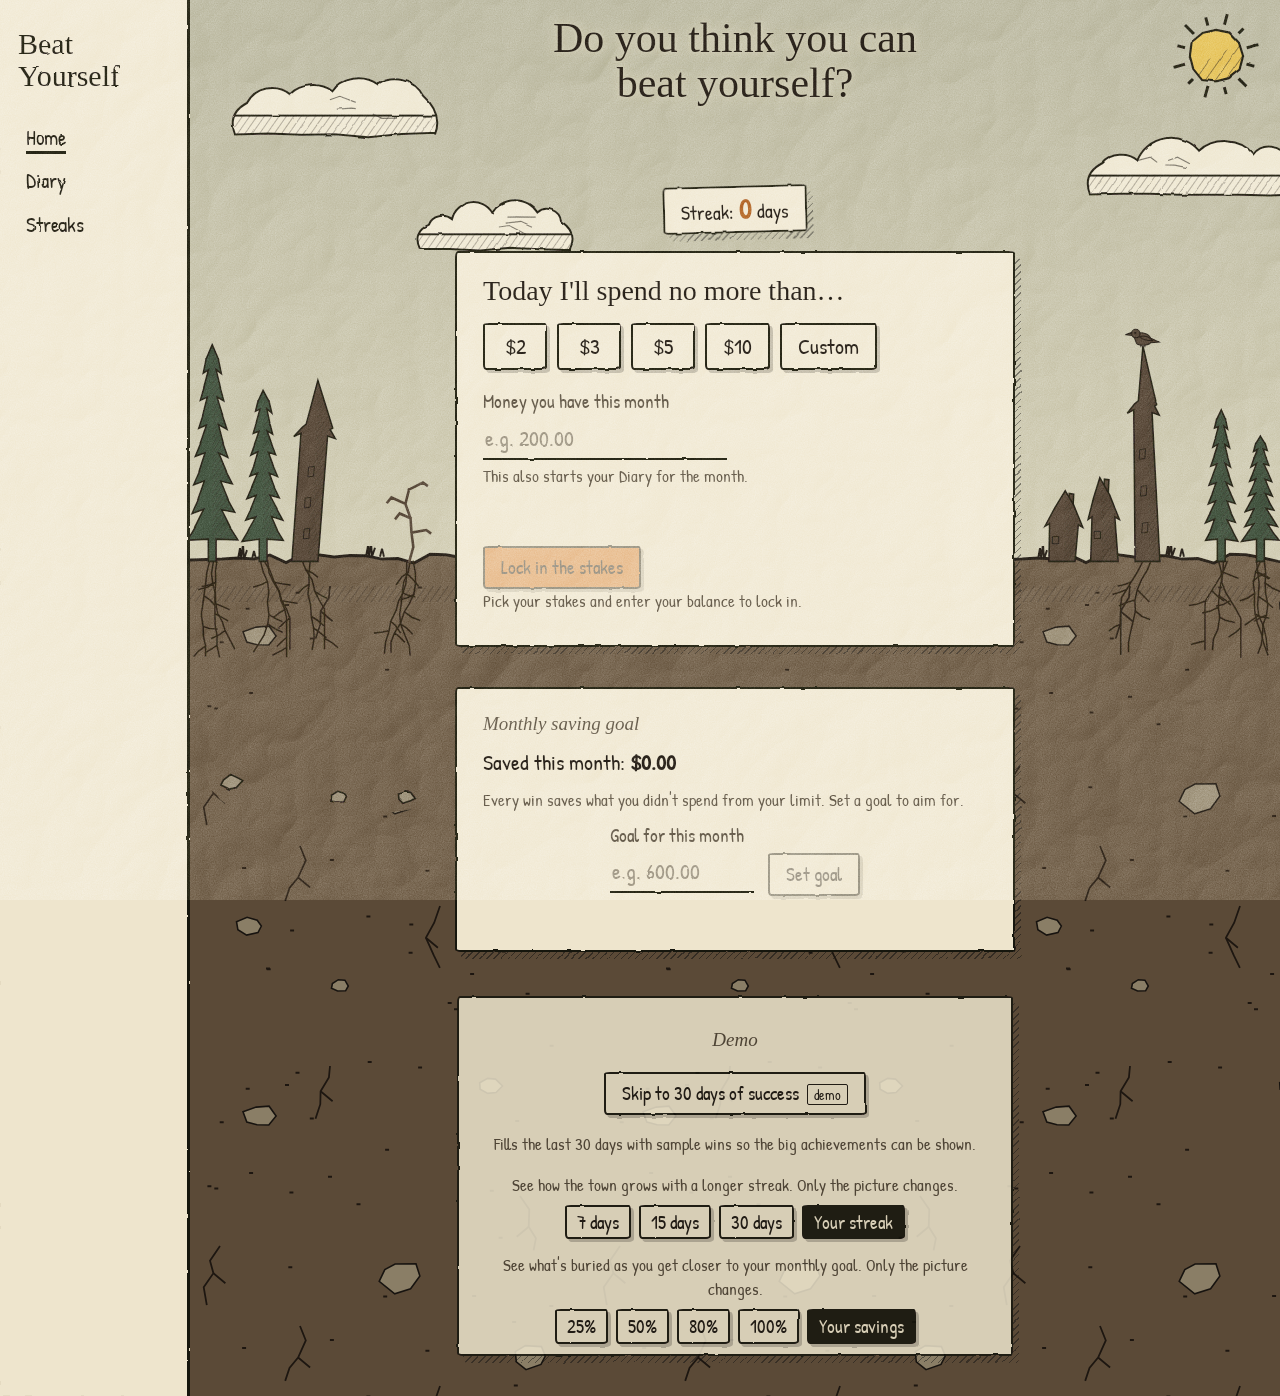
==== commit 0e382e5c: "Grow the town with the streak and bury treasure toward the goal The edge scene now changes with the " ====
--- a/index.html
+++ b/index.html
@@ -28,12 +28,16 @@
       <path class="ground-edge" d="M0 14 16 13.6 32 13.1 48 12.1 64 12.9 80 9.1 96 16.5 112 8.8 128 8.8 144 11 160 9.6 176 9.8 192 13.1 208 12.5 224 17.1 240 8.2 256 8.8 272 11.8 288 15.4 304 18.2 320 11.5 336 14 352 14.1 368 16 384 16.8 400 14"/>
       <path class="tuft" d="M48 13.1l2-11 1 11 2-15 1 15 3-9M62 13.1l2-8 2 8 M176 10.8l2-11 1 11 2-15 1 15 3-9M190 10.8l2-8 2 8 M304 19.2l2-11 1 11 2-15 1 15 3-9M318 19.2l2-8 2 8"/>
     </pattern>
-    <!-- Soil: stones, small roots and specks; repeats down as far as the page goes -->
+    <!-- Soil: stones and specks; repeats down as far as the page goes -->
     <pattern id="soil" width="400" height="480" patternUnits="userSpaceOnUse">
-      <path class="soil-root" d="M140 40 138.9 51.5 130.6 65.2 130.3 78.2 125.5 92.7 M130.6 65.2 142.6 75.2 M330 170 339.3 183.5 338.7 200.7 345.9 212.3 343.6 224.4 M338.7 200.7 326.7 210.7 M30 220 20 234.7 23.4 247.2 13.7 261.2 16.8 279.2 M23.4 247.2 35.4 257.2 M250 360 244.2 376.7 235.9 391.7 243.8 409.4 249.9 421.8 M235.9 391.7 247.9 401.7 M110 300 115.8 314.4 108.1 331.5 99.5 342 95.2 354.9 M108.1 331.5 120.1 341.5"/>
       <path class="stone" d="M86.1 90 78.8 99 67 98.7 56.8 96 53 85.7 66.2 81.1 79.1 80.2Z M312.5 60 306.1 66.5 297.7 67.4 290.1 63.2 289.7 56.8 297.6 52.4 305.6 53.1Z M229.9 250 220.6 262.7 204.7 267.8 189.2 255.3 194.8 243.6 205.1 238 226 237.9Z M71.4 380 68 386.5 56.6 389.1 47.9 383.8 46.5 375.7 57.1 371.3 67.2 374.3Z M355.3 330 351 338.4 336 343.7 326.3 335.8 325.3 325.6 335.4 319.6 351.5 320.6Z M158.3 440 155.6 444.8 147.6 445 141.5 442.3 142.4 437.6 148.3 433.7 154.9 434.2Z"/>
       <path class="speck" d="M338.6 379.5h2 M283.1 269.9h2 M360.3 280.1h2 M360.6 19.8h2 M60.1 147h2 M331.5 401.6h2 M139 150.8h2 M77.7 423.2h2 M312.8 405.6h2 M336.6 447.7h2 M220.3 378.6h2 M323.1 295.9h2 M101.1 384.5h2 M236.4 324.7h2 M265 463.2h2 M167.5 178.3h2 M56.7 62.7h2 M18.4 160.2h2 M53.1 321.9h2 M258.7 457.1h2 M100.4 166.6h2 M194.2 270.4h2 M99.3 241.3h2 M25.3 162.6h2 M77 422.5h2 M120.8 92.6h2 M324.8 359.4h2 M281.1 428.1h2 M219.6 406.8h2 M140.9 313.9h2 M309.6 211.7h2 M196.1 123.8h2 M177.4 370.5h2 M229.1 41.6h2 M106.5 46.8h2 M30.7 96.2h2 M96 59h2 M178.7 35.9h2 M300.8 164.7h2 M326.2 95h2"/>
     </pattern>
+    <!-- Cracks in the soil, in four layers: fewer show as the streak grows (same tile as the soil) -->
+    <pattern id="cracks-3" width="400" height="480" patternUnits="userSpaceOnUse"><path class="soil-root" d="M140 40 138.9 51.5 130.6 65.2 130.3 78.2 125.5 92.7 M250 360 244.2 376.7 235.9 391.7 243.8 409.4 249.9 421.8"/></pattern>
+    <pattern id="cracks-2" width="400" height="480" patternUnits="userSpaceOnUse"><path class="soil-root" d="M130.6 65.2 142.6 75.2 M330 170 339.3 183.5 338.7 200.7 345.9 212.3 343.6 224.4"/></pattern>
+    <pattern id="cracks-1" width="400" height="480" patternUnits="userSpaceOnUse"><path class="soil-root" d="M338.7 200.7 326.7 210.7 M30 220 20 234.7 23.4 247.2 13.7 261.2 16.8 279.2 M235.9 391.7 247.9 401.7"/></pattern>
+    <pattern id="cracks-0" width="400" height="480" patternUnits="userSpaceOnUse"><path class="soil-root" d="M23.4 247.2 35.4 257.2 M110 300 115.8 314.4 108.1 331.5 99.5 342 95.2 354.9 M108.1 331.5 120.1 341.5"/></pattern>
   </svg>
 
   <div class="shell">
@@ -55,37 +59,153 @@
           <svg viewBox="0 0 1600 320" preserveAspectRatio="xMidYMin slice">
             <defs><clipPath id="cloud-clip-0"><path d="M300 134.5 Q292 113.5 312 103 A28.1 27.2 0 0 1 354.9 94.1 A29.8 24.8 0 0 1 397.5 91.2 A29.5 24.8 0 0 1 442.6 84.3 A30.8 28.2 0 0 1 488 95.8 Q508 113.5 500 134.5 L500 132.7 L466.7 133.9 L433.3 137.2 L400 134.2 L366.7 134.7 L333.3 133.5Z"/></clipPath><clipPath id="cloud-clip-1"><path d="M485 248.9 Q477 232.7 494 224.6 A14 12.4 0 0 1 517 219.3 A22.1 22.5 0 0 1 557.3 212.8 A26.1 24.9 0 0 1 602.4 212.4 A14.3 13.9 0 0 1 626 221.3 Q643 232.7 635 248.9 L635 250.1 L605 249.2 L575 247.7 L545 250.5 L515 249.1Z"/></clipPath><clipPath id="cloud-clip-2"><path d="M1045 103.1 Q1037 83.3 1056.4 73.4 A21.6 21.1 0 0 1 1093.8 69.2 A29.5 29.2 0 0 1 1137.4 59.1 A30.9 30.4 0 0 1 1189.4 57.2 A21.1 17.9 0 0 1 1223.6 68.3 Q1243 83.3 1235 103.1 L1235 102.9 L1203.3 104.1 L1171.7 104.5 L1140 103.2 L1108.3 101.2 L1076.7 103.7Z"/></clipPath><clipPath id="cloud-clip-3"><path d="M1155 264.5 Q1147 243.5 1167.6 233 A22.4 18.2 0 0 1 1202.4 230.3 A36.2 35.4 0 0 1 1264 220.7 A35.2 30.6 0 0 1 1318.4 224.1 A19.9 19.7 0 0 1 1352.4 228.7 Q1373 243.5 1365 264.5 L1365 264.2 L1335 265.5 L1305 264.7 L1275 264.8 L1245 264.7 L1215 263.7 L1185 263.8Z"/></clipPath><clipPath id="cloud-clip-4"><path d="M20 145.9 Q12 123.7 33.2 112.6 A30.7 31.4 0 0 1 81.1 107.4 A25.1 26.1 0 0 1 121.9 94.6 A43.1 37.4 0 0 1 190.8 94.8 A24.8 21.2 0 0 1 226.8 108.5 Q248 123.7 240 145.9 L240 147.8 L208.6 143.9 L177.1 146.1 L145.7 144.3 L114.3 145.4 L82.9 144.2 L51.4 143.9Z"/></clipPath><clipPath id="cloud-clip-5"><path d="M1400 173.1 Q1392 153.3 1412 143.4 A23.8 21.2 0 0 1 1452.5 138.5 A27.8 26.9 0 0 1 1498 123.5 A28.8 23.9 0 0 1 1543.3 136.1 A25.9 24 0 0 1 1588 138.9 Q1608 153.3 1600 173.1 L1600 173.5 L1566.7 172.2 L1533.3 174.2 L1500 173.8 L1466.7 175.4 L1433.3 173.5Z"/></clipPath></defs>
             <path class="stars" d="M70 30l2 6 6 2-6 2-2 6-2-6-6-2 6-2Z M330 40l2 6 6 2-6 2-2 6-2-6-6-2 6-2Z M620 40l2 6 6 2-6 2-2 6-2-6-6-2 6-2Z M700 120l2 6 6 2-6 2-2 6-2-6-6-2 6-2Z M980 30l2 6 6 2-6 2-2 6-2-6-6-2 6-2Z M1030 150l2 6 6 2-6 2-2 6-2-6-6-2 6-2Z M1320 60l2 6 6 2-6 2-2 6-2-6-6-2 6-2Z M1560 40l2 6 6 2-6 2-2 6-2-6-6-2 6-2Z M260 200l2 6 6 2-6 2-2 6-2-6-6-2 6-2Z M1350 250l2 6 6 2-6 2-2 6-2-6-6-2 6-2Z M60 260l2 6 6 2-6 2-2 6-2-6-6-2 6-2Z M1580 250l2 6 6 2-6 2-2 6-2-6-6-2 6-2Z"/>
-            <g class="clouds" filter="url(#wobble)"><path class="cloud" d="M300 134.5 Q292 113.5 312 103 A28.1 27.2 0 0 1 354.9 94.1 A29.8 24.8 0 0 1 397.5 91.2 A29.5 24.8 0 0 1 442.6 84.3 A30.8 28.2 0 0 1 488 95.8 Q508 113.5 500 134.5 L500 132.7 L466.7 133.9 L433.3 137.2 L400 134.2 L366.7 134.7 L333.3 133.5Z M485 248.9 Q477 232.7 494 224.6 A14 12.4 0 0 1 517 219.3 A22.1 22.5 0 0 1 557.3 212.8 A26.1 24.9 0 0 1 602.4 212.4 A14.3 13.9 0 0 1 626 221.3 Q643 232.7 635 248.9 L635 250.1 L605 249.2 L575 247.7 L545 250.5 L515 249.1Z M1045 103.1 Q1037 83.3 1056.4 73.4 A21.6 21.1 0 0 1 1093.8 69.2 A29.5 29.2 0 0 1 1137.4 59.1 A30.9 30.4 0 0 1 1189.4 57.2 A21.1 17.9 0 0 1 1223.6 68.3 Q1243 83.3 1235 103.1 L1235 102.9 L1203.3 104.1 L1171.7 104.5 L1140 103.2 L1108.3 101.2 L1076.7 103.7Z M1155 264.5 Q1147 243.5 1167.6 233 A22.4 18.2 0 0 1 1202.4 230.3 A36.2 35.4 0 0 1 1264 220.7 A35.2 30.6 0 0 1 1318.4 224.1 A19.9 19.7 0 0 1 1352.4 228.7 Q1373 243.5 1365 264.5 L1365 264.2 L1335 265.5 L1305 264.7 L1275 264.8 L1245 264.7 L1215 263.7 L1185 263.8Z M20 145.9 Q12 123.7 33.2 112.6 A30.7 31.4 0 0 1 81.1 107.4 A25.1 26.1 0 0 1 121.9 94.6 A43.1 37.4 0 0 1 190.8 94.8 A24.8 21.2 0 0 1 226.8 108.5 Q248 123.7 240 145.9 L240 147.8 L208.6 143.9 L177.1 146.1 L145.7 144.3 L114.3 145.4 L82.9 144.2 L51.4 143.9Z M1400 173.1 Q1392 153.3 1412 143.4 A23.8 21.2 0 0 1 1452.5 138.5 A27.8 26.9 0 0 1 1498 123.5 A28.8 23.9 0 0 1 1543.3 136.1 A25.9 24 0 0 1 1588 138.9 Q1608 153.3 1600 173.1 L1600 173.5 L1566.7 172.2 L1533.3 174.2 L1500 173.8 L1466.7 175.4 L1433.3 173.5Z"/><rect x="290" y="115.6" width="220" height="35" fill="url(#hatch)" clip-path="url(#cloud-clip-0)"/><rect x="475" y="234.3" width="170" height="27" fill="url(#hatch)" clip-path="url(#cloud-clip-1)"/><rect x="1035" y="85.3" width="210" height="33" fill="url(#hatch)" clip-path="url(#cloud-clip-2)"/><rect x="1145" y="245.6" width="230" height="35" fill="url(#hatch)" clip-path="url(#cloud-clip-3)"/><rect x="10" y="125.9" width="240" height="37" fill="url(#hatch)" clip-path="url(#cloud-clip-4)"/><rect x="1390" y="155.3" width="220" height="33" fill="url(#hatch)" clip-path="url(#cloud-clip-5)"/><path class="crease" d="M437.8 114 446.9 118.3 462 118.1 M394.9 99.8 404.8 96.3 420.8 102.4 M401.8 109.1 416.4 108.2 420.8 108.7 M570.7 223.2 585.9 221.3 597 226.3 M572.4 217.1 581.4 216.8 600.8 217.1 M563.9 227 574.2 225.5 591.2 234.5 M1130.7 76.3 1139.3 79.3 1159.1 78.4 M1122.5 64.6 1132.7 68.5 1142.1 66.8 M1153.5 70.1 1167.3 64.3 1172 77.5 M1233.1 230.5 1242.5 227.2 1254.8 233.7 M1230.3 235 1239.6 235.1 1251.8 237.7 M1203.1 230.3 1215.5 227.2 1222.2 232.4 M130.8 126 139.1 126.4 150.3 130.7 M158.3 118.3 170.1 115.6 185.7 125.2 M124.1 111.5 137.1 108.2 142.9 111.4 M1487 143.2 1497.7 141.5 1515.9 147.5 M1490.8 146 1506.3 149.5 1512.3 144 M1510.4 148.7 1522.9 152.6 1537.2 153.5"/></g>
+            <g class="clouds" filter="url(#wobble)"><g class="cloud-0"><path class="cloud" d="M300 134.5 Q292 113.5 312 103 A28.1 27.2 0 0 1 354.9 94.1 A29.8 24.8 0 0 1 397.5 91.2 A29.5 24.8 0 0 1 442.6 84.3 A30.8 28.2 0 0 1 488 95.8 Q508 113.5 500 134.5 L500 132.7 L466.7 133.9 L433.3 137.2 L400 134.2 L366.7 134.7 L333.3 133.5Z"/><rect x="290" y="115.6" width="220" height="35" fill="url(#hatch)" clip-path="url(#cloud-clip-0)"/><path class="crease" d="M437.8 114 446.9 118.3 462 118.1 M394.9 99.8 404.8 96.3 420.8 102.4 M401.8 109.1 416.4 108.2 420.8 108.7"/></g><g class="cloud-1"><path class="cloud" d="M485 248.9 Q477 232.7 494 224.6 A14 12.4 0 0 1 517 219.3 A22.1 22.5 0 0 1 557.3 212.8 A26.1 24.9 0 0 1 602.4 212.4 A14.3 13.9 0 0 1 626 221.3 Q643 232.7 635 248.9 L635 250.1 L605 249.2 L575 247.7 L545 250.5 L515 249.1Z"/><rect x="475" y="234.3" width="170" height="27" fill="url(#hatch)" clip-path="url(#cloud-clip-1)"/><path class="crease" d="M570.7 223.2 585.9 221.3 597 226.3 M572.4 217.1 581.4 216.8 600.8 217.1 M563.9 227 574.2 225.5 591.2 234.5"/></g><g class="cloud-2"><path class="cloud" d="M1045 103.1 Q1037 83.3 1056.4 73.4 A21.6 21.1 0 0 1 1093.8 69.2 A29.5 29.2 0 0 1 1137.4 59.1 A30.9 30.4 0 0 1 1189.4 57.2 A21.1 17.9 0 0 1 1223.6 68.3 Q1243 83.3 1235 103.1 L1235 102.9 L1203.3 104.1 L1171.7 104.5 L1140 103.2 L1108.3 101.2 L1076.7 103.7Z"/><rect x="1035" y="85.3" width="210" height="33" fill="url(#hatch)" clip-path="url(#cloud-clip-2)"/><path class="crease" d="M1130.7 76.3 1139.3 79.3 1159.1 78.4 M1122.5 64.6 1132.7 68.5 1142.1 66.8 M1153.5 70.1 1167.3 64.3 1172 77.5"/></g><g class="cloud-3"><path class="cloud" d="M1155 264.5 Q1147 243.5 1167.6 233 A22.4 18.2 0 0 1 1202.4 230.3 A36.2 35.4 0 0 1 1264 220.7 A35.2 30.6 0 0 1 1318.4 224.1 A19.9 19.7 0 0 1 1352.4 228.7 Q1373 243.5 1365 264.5 L1365 264.2 L1335 265.5 L1305 264.7 L1275 264.8 L1245 264.7 L1215 263.7 L1185 263.8Z"/><rect x="1145" y="245.6" width="230" height="35" fill="url(#hatch)" clip-path="url(#cloud-clip-3)"/><path class="crease" d="M1233.1 230.5 1242.5 227.2 1254.8 233.7 M1230.3 235 1239.6 235.1 1251.8 237.7 M1203.1 230.3 1215.5 227.2 1222.2 232.4"/></g><g class="cloud-4"><path class="cloud" d="M20 145.9 Q12 123.7 33.2 112.6 A30.7 31.4 0 0 1 81.1 107.4 A25.1 26.1 0 0 1 121.9 94.6 A43.1 37.4 0 0 1 190.8 94.8 A24.8 21.2 0 0 1 226.8 108.5 Q248 123.7 240 145.9 L240 147.8 L208.6 143.9 L177.1 146.1 L145.7 144.3 L114.3 145.4 L82.9 144.2 L51.4 143.9Z"/><rect x="10" y="125.9" width="240" height="37" fill="url(#hatch)" clip-path="url(#cloud-clip-4)"/><path class="crease" d="M130.8 126 139.1 126.4 150.3 130.7 M158.3 118.3 170.1 115.6 185.7 125.2 M124.1 111.5 137.1 108.2 142.9 111.4"/></g><g class="cloud-5"><path class="cloud" d="M1400 173.1 Q1392 153.3 1412 143.4 A23.8 21.2 0 0 1 1452.5 138.5 A27.8 26.9 0 0 1 1498 123.5 A28.8 23.9 0 0 1 1543.3 136.1 A25.9 24 0 0 1 1588 138.9 Q1608 153.3 1600 173.1 L1600 173.5 L1566.7 172.2 L1533.3 174.2 L1500 173.8 L1466.7 175.4 L1433.3 173.5Z"/><rect x="1390" y="155.3" width="220" height="33" fill="url(#hatch)" clip-path="url(#cloud-clip-5)"/><path class="crease" d="M1487 143.2 1497.7 141.5 1515.9 147.5 M1490.8 146 1506.3 149.5 1512.3 144 M1510.4 148.7 1522.9 152.6 1537.2 153.5"/></g></g>
           </svg>
         </div>
         <div class="scene-earth" aria-hidden="true">
           <svg width="100%" height="100%">
             <rect class="soil-base" y="26" width="100%" height="100%"/>
             <rect y="26" width="100%" height="100%" fill="url(#soil)"/>
+            <rect class="grow at-0 at-1 at-2 at-3" y="26" width="100%" height="100%" fill="url(#cracks-3)"/>
+            <rect class="grow at-0 at-1 at-2" y="26" width="100%" height="100%" fill="url(#cracks-2)"/>
+            <rect class="grow at-0 at-1" y="26" width="100%" height="100%" fill="url(#cracks-1)"/>
+            <rect class="grow at-0" y="26" width="100%" height="100%" fill="url(#cracks-0)"/>
             <rect y="26" width="100%" height="30" fill="url(#hatch)"/>
             <rect width="100%" height="40" fill="url(#ground-top)"/>
           </svg>
         </div>
         <svg class="scene-edge scene-left" viewBox="0 0 360 540" aria-hidden="true">
           <g class="scene-ink" filter="url(#wobble)">
-            <path class="root" d="M58.8 414.7 47.8 425.3 41 433.9 M61.7 433.1 44.7 443.6 38.5 453.8 M73.4 463.1 58.9 477 59 480.8 M81.7 502.3 91.7 509.6 105.5 517.5 M48.4 382 53.1 400.8 58.8 414.7 61.7 433.1 64.2 445.4 73.4 463.1 80.7 481.9 81.7 502.3 M53.2 437.7 37.6 451.6 37.1 451.8 M53.2 451.2 66.8 462.1 76.3 472.3 M41.6 382 46.4 402.4 51.2 418.6 53.2 437.7 53.2 451.2 59.1 470.6 61.5 487 61.2 500.7 M47.6 398.5 65 410 66.6 413.8 M51.6 414.1 34.7 421.8 28.9 430.6 M63.7 447.5 76 459.1 78.2 461.8 M70.5 461.6 55.5 470.5 49.2 476.1 M81.3 491.3 71.7 503.7 59.3 513.1 M44.1 382 47.6 398.5 51.6 414.1 60.7 428.4 63.7 447.5 70.5 461.6 75.7 477.7 81.3 491.3 M134.1 396.3 145.4 408.2 155.2 413.8 M147.1 431.9 131.1 441.4 129.4 449.7 M163.7 483.5 153.6 491.3 151 504.5 M125.4 382 134.1 396.3 139.7 415.2 147.1 431.9 157.1 451 159.5 463.7 163.7 483.5 172.3 499.1 M137.7 398.4 151.3 410.7 155.2 413.5 M149.1 417.9 136.4 426.1 133 439.2 M124.4 382 137.7 398.4 149.1 417.9 161.4 435 165.2 452.6 178.9 465.6 186.6 483.3 192.4 498.2 M130.9 395.3 119.8 408.1 112.3 415.5 M134.7 468.7 149.2 476.1 155 483.9 M131.7 382 130.9 395.3 132.3 412.6 132.2 429.6 132.3 448.4 134.7 468.7 135.9 486.9 139.3 500.4 M208.3 390.1 223.3 402 227.4 406.8 M203.6 403.1 220.1 411.9 217.8 417.7 M200 409.3 208.7 418.6 218.2 424.6 M194.2 425.8 210.7 439.5 211.8 446 M209.1 382 208.3 390.1 207.7 396.4 203.6 403.1 200 409.3 195.3 415.9 194.2 425.8 191.4 436 M220.6 388.9 237.6 397.2 234.9 404.7 M224.1 408 212.7 419.2 209.7 425.3 M218.8 382 220.6 388.9 222.4 397.9 224.1 408 229.6 414.1 234 423.6 239.2 433.7 243.4 442 M269.4 426.4 279.9 433 289.5 444.3 M254 460 263.5 467 272.7 474.7 M283.7 382 279.2 399.5 275.9 412.1 269.4 426.4 263.3 440.6 254 460 246.7 475.3 238.1 493.8 M235.3 502.8 222.1 511.1 216.8 524.2 M287 382 281 402.5 268.8 418.5 263.1 437.6 256.9 458.1 248.7 470.6 241.5 490.1 235.3 502.8 M272.1 394 281.3 401.1 293.5 413.4 M265.8 412 251.1 421.2 250.3 433 M255.5 426.8 241.7 439.7 235.8 445.1 M247.4 445.4 232.3 458.3 235 461.8 M236.6 492.9 219.4 501.4 218.4 512.1 M282.1 382 272.1 394 265.8 412 255.5 426.8 247.4 445.4 243.4 460.3 241.6 476 236.6 492.9 M350.6 402 362.9 410.9 370.8 416.5 M368.2 420.9 382.6 429.8 382.5 437.2 M389.7 450.9 402.3 457.2 407.3 467.6 M337.2 382 342.7 391.6 350.6 402 358.8 413.4 368.2 420.9 373.2 431.1 381.4 440.9 389.7 450.9 M337.8 393.7 352.6 407 349.9 410.7 M344.5 404.2 356.2 412 364.4 418.4 M334.1 382 337.8 393.7 344.5 404.2 353.5 415 364.4 423.3 371.9 431 381.5 439.2 389.2 447.6"/>
-            <path class="pine" d="M22.8 45.3 35.9 68.7 47.5 101.6 44.9 99.6 55.2 116 53.1 110.2 41.1 104.4 42.1 115.5 54.2 151.3 51.5 148.2 62.3 174.7 60.1 165.3 47.4 156 48.5 162.2 66 196.4 62.2 194 77.7 214.9 74.6 207.5 56.3 200.1 54.9 208.9 80.3 243.1 74.7 240.7 97.3 261.5 92.8 254.1 66.2 246.8 60.1 255.7 89.4 288.9 82.9 286.8 109 304.4 103.8 298.2 73.1 292 63.9 302.4 96.8 338.8 89.5 335.5 118.7 363.6 112.9 353.7 78.5 343.7 49.5 340.4 52 382 40 382 43.9 340.4 20.2 338.7 -6.3 344.9 -10.8 351 11.8 333.6 6.1 335.6 31.5 302.4 22.7 295 0.7 303.4 -3 311.8 15.7 288 11 290.8 32.1 255.7 22.5 246.2 3.5 253.1 0.2 260 16.4 240.5 12.4 242.8 30.6 208.9 16.8 197.6 -6.3 203.1 -10.2 208.6 9.4 193 4.5 194.8 26.6 162.2 19.8 151.2 3.5 156.9 0.7 162.7 14.6 146.4 11.1 148.3 26.7 115.5 20.8 105.2 11.7 111.5 10.1 117.8 17.9 99.9 16 102 24.7 68.7Z M143.5 112.4 144.8 135.8 156.1 166.8 153.6 165.1 163.7 179.5 161.7 174.4 149.8 169.3 142.6 180.4 154.3 210.9 151.7 209.4 162.2 222.4 160.1 217.8 147.8 213.2 142.7 224.9 160.7 257.7 156.7 255.3 172.7 275.8 169.5 268.6 150.7 261.3 139.7 269.4 157.7 301.3 153.7 299.2 169.7 316.6 166.5 310.5 147.7 304.3 141.1 314 162.9 344.8 158 343.2 177.4 357.2 173.5 352.2 150.8 347.3 130.1 348.6 134 382 122 382 125.4 348.6 102.2 350.8 74.1 358.3 69.3 365.9 93.2 344.5 87.2 347 114.1 314 105.8 303 80.9 308.2 76.6 313.3 97.8 298.7 92.5 300.5 116.4 269.4 119.7 262.6 106.1 270.8 103.8 279 115.3 255.7 112.5 258.5 125.5 224.9 121.9 217.2 107.2 224.7 104.7 232.3 117.2 210.9 114.1 213.4 128.2 180.4 129.8 173.4 120.6 181.5 119.1 189.7 126.8 166.6 124.9 169.3 133.6 135.8Z M266.8 203 276.5 224.4 284.3 250.4 282.6 248.7 289.4 263.4 288.1 258.2 280 253 282.1 260.6 292.3 285.5 290 284.2 299.1 295.3 297.3 291.4 286.6 287.5 287.3 296.7 300.1 322 297.3 320.6 308.7 333 306.4 328.6 293 324.2 290 332.8 305.6 357.3 302.1 356.2 316 365.8 313.2 362.4 296.9 359 283.7 359.6 288 382 276 382 278.5 359.6 259.8 361.4 237.4 366.6 233.6 371.8 252.7 357.1 247.9 358.8 269.4 332.8 263.9 324 246.8 328.2 243.9 332.3 258.4 320.5 254.8 321.9 271.1 296.7 266.2 286.4 255.5 289.5 253.7 292.7 262.8 283.8 260.5 284.9 270.7 260.6 263.1 251.1 253.6 254.9 252 258.7 260.1 248 258.1 249.3 267.2 224.4Z"/>
+            <!-- Each thing has its own spot, drawn back to front: roots, pines, buildings, then bushes.
+                 The town grows with the streak: each .grow group lists the stages that show it (at-0 = no stage class). -->
+            <g class="grow at-0 at-1 at-2 at-3"><path class="root" d="M30 382 25.7 399.3 23.9 416.9 21.3 434.7 19.5 449 17.3 463.1 20.1 481.6 20.6 497.1 23.9 511.8 23.8 526.7 M20.1 481.6 29.6 484.9 41.3 485.6 M21.3 434.7 31.3 441.8 37.3 448.5 M23.9 511.8 13 519.3 6.3 526.9 M332 382 332 400.4 330.7 415.7 326.6 429.5 319.5 442.7 315.8 457.2 307.5 473.9 305 488.2 299.5 506.3 298 522.3 M332 400.4 341.3 409.5 349.2 418.9 M307.5 473.9 314.4 479.8 322.1 491 M305 488.2 295.3 490.3 282.9 491.8"/></g>
+            <g class="grow at-0 at-1 at-2"><path class="root" d="M108 382 112.5 399 118.6 412.8 120.8 429.7 118.6 445.4 121 463.6 119.1 477.9 113.3 495.1 105.4 508 97.7 520.4 M121 463.6 131.3 469.7 140.5 473.9 M118.6 412.8 109.7 417.4 97.8 421.1 M119.1 477.9 130.4 485.4 141 490.3 M337 382 334.3 398.5 327.3 413.5 325.3 430.2 323.4 448 321.2 463.2 322.6 478 329.2 495.2 335.7 510.4 337.2 525.2 M334.3 398.5 324.3 406.2 316.5 417 M322.6 478 331.6 484 340.4 492.8 M325.3 430.2 334.1 434.1 344.1 436.3"/></g>
+            <g class="grow at-0 at-1"><path class="root" d="M36 382 32.9 400.6 35.1 416.8 38.7 431.4 39.5 446.8 42.3 461.6 49.4 474.1 53.7 487.9 61.1 501.9 68.2 515.8 M53.7 487.9 45.4 494.3 33.4 499.8 M39.5 446.8 49.6 451 59.6 455.6 M35.1 416.8 26.2 421.7 13.7 425 M114 382 123 397.2 128.3 411.9 136.9 427.8 139.2 442.4 145.3 455.7 148 469.1 148 484.7 148 498.3 148 513.9 148 527.8 M148 498.3 140.7 504.9 133.9 511.6 M148 513.9 139.2 519.1 127.1 525.4 M145.3 455.7 137.2 460.5 128.4 467.6 M172 382 177.6 394.9 187 410.4 191.3 427.9 197.9 441.3 206 454.8 206 469.8 206 484.9 206 500.1 206 515.3 M206 500.1 217.4 506.4 226 513.6 M191.3 427.9 199.5 433.4 209.6 438.3 M177.6 394.9 187.6 399.8 195.2 405.8 M342 382 345.3 399.8 345.4 416.2 342.8 432.7 335.8 447.2 328.4 459.3 322.4 476.9 313.4 491.5 308 505.4 308 520.9 M328.4 459.3 339.7 467.6 351.7 472.3 M342.8 432.7 332.9 437.7 322.2 441 M313.4 491.5 321.3 498.1 328.2 505.3"/></g>
+            <g class="grow at-0"><path class="root" d="M41 382 39.1 396.7 39.4 413.8 38.3 430.8 38.1 445 38.2 462.1 38.6 480.5 41.5 496.1 41.3 510.8 45 527.8 M41.3 510.8 32 516.7 24 521.5 M38.2 462.1 47.1 466.7 57.5 472.7 M39.4 413.8 30.4 417.7 18.8 420.6 M119 382 121.2 399.8 127.8 413.9 136 427.3 140.8 442.2 147.8 455.2 153 468.7 153 484 153 499.9 153 516.1 M140.8 442.2 153.7 444.6 163.8 446.3 M153 468.7 143.3 476.8 136.4 483.9 M127.8 413.9 140.9 416.4 153 418.1 M184 382 182.2 400.8 182.5 417.2 180.7 431.8 184.8 449.1 185.7 466 189.4 484.2 190.2 499.7 187.3 516.4 M182.5 417.2 174.2 422.1 167.8 428.8 M189.4 484.2 197.7 490.2 208.1 498.5 M185.7 466 194.5 471.8 204.3 480.1"/></g>
+            <path class="pine" d="M34 50 44.1 73.6 43.2 71.1 48 94.4 39.9 88.2 46.8 116.4 45.8 113.9 51.8 136.2 41.5 130.5 50.4 159.3 49 156.8 56.7 179.9 43.6 172.6 51.3 202.1 49.9 199.6 58.1 222.9 44.1 216.2 56.2 245 54.4 242.5 64.8 263.3 47 259 58.8 287.9 56.8 285.4 68.5 306.8 48.5 302.9 62.3 330.7 60 328.2 73.3 349.1 40 348 40 382 28 382 28 348 -3.9 349.6 9 328.2 6.7 330.7 21 302.1 3.1 308.7 13.6 285.4 11.8 287.9 22.1 258.7 5.6 264.7 15.3 242.5 13.6 245 23.1 215.7 8.1 221.1 16.9 199.6 15.3 202.1 25.3 173.3 13.4 178.2 20.4 156.8 19.2 159.3 26.4 130.4 15.8 135.4 22 113.9 20.9 116.4 28.2 88.6 20.3 93.5 24.9 71.1 24.1 73.6Z"/>
+            <path class="shade" d="M34 50 44.1 73.6 43.2 71.1 48 94.4 39.9 88.2 46.8 116.4 45.8 113.9 51.8 136.2 41.5 130.5 50.4 159.3 49 156.8 56.7 179.9 43.6 172.6 51.3 202.1 49.9 199.6 58.1 222.9 44.1 216.2 56.2 245 54.4 242.5 64.8 263.3 47 259 58.8 287.9 56.8 285.4 68.5 306.8 48.5 302.9 62.3 330.7 60 328.2 73.3 349.1 34 349Z"/>
+            <path class="pine" d="M112 120 121.6 138.1 120.8 135.6 125.4 154.7 117.6 148 122.5 170.9 121.6 168.4 126.6 187.2 118.1 182.2 125.8 203.8 124.7 201.3 131.2 218.5 120.1 214.8 128 236.6 126.7 234.1 134.2 252.2 121.3 246.8 129.8 269.5 128.3 267 136.7 284.5 122.4 280.8 133.8 302.4 131.9 299.9 142.2 319 124.7 313.3 134.3 335.2 132.4 332.7 142.9 349.8 118 348 118 382 106 382 106 348 79.7 351.7 90.7 332.7 88.7 335.2 100.8 313.8 85.3 318.8 94.4 299.9 92.8 302.4 101.5 280.7 87 286.3 95.5 267 94 269.5 103.5 246.8 91.8 251.4 98.6 234.1 97.4 236.6 104.1 214.1 93.2 219.3 99.6 201.3 98.5 203.8 105.6 182.6 96.8 185.9 102 168.4 101.1 170.9 107.1 148.8 100.4 151.9 104.4 135.6 103.7 138.1Z"/>
+            <path class="shade" d="M112 120 121.6 138.1 120.8 135.6 125.4 154.7 117.6 148 122.5 170.9 121.6 168.4 126.6 187.2 118.1 182.2 125.8 203.8 124.7 201.3 131.2 218.5 120.1 214.8 128 236.6 126.7 234.1 134.2 252.2 121.3 246.8 129.8 269.5 128.3 267 136.7 284.5 122.4 280.8 133.8 302.4 131.9 299.9 142.2 319 124.7 313.3 134.3 335.2 132.4 332.7 142.9 349.8 112 349Z"/>
             <path class="snag" d="M336 382 342.1 360 339.3 338 337.8 316 330 294 335.5 272 M339.3 338L361.8 334l6 4.3 M337.8 316L321.2 308.6l-6 7.6 M330 294L308.6 284.1l-6 7.3 M335.5 272L356.8 261.4l6 4.2"/>
-            <path class="soot" d="M194 382 234 382 248.7 190 260.7 194 252.7 180 256.7 178 233.9 104.5 216 171.7 210 176.7 197 190.7 208 185.7Z"/>
-            <path class="window" d="M213.4 332.5l8-1-1 15-8 1z M215.2 285l8-1-1 15-8 1z M220.4 237.5l8-1-1 15-8 1z"/>
-            <path class="shade" d="M22.8 45.3 35.9 68.7 47.5 101.6 44.9 99.6 55.2 116 53.1 110.2 41.1 104.4 42.1 115.5 54.2 151.3 51.5 148.2 62.3 174.7 60.1 165.3 47.4 156 48.5 162.2 66 196.4 62.2 194 77.7 214.9 74.6 207.5 56.3 200.1 54.9 208.9 80.3 243.1 74.7 240.7 97.3 261.5 92.8 254.1 66.2 246.8 60.1 255.7 89.4 288.9 82.9 286.8 109 304.4 103.8 298.2 73.1 292 63.9 302.4 96.8 338.8 89.5 335.5 118.7 363.6 112.9 353.7 78.5 343.7 44.6 340.4Z M143.5 112.4 144.8 135.8 156.1 166.8 153.6 165.1 163.7 179.5 161.7 174.4 149.8 169.3 142.6 180.4 154.3 210.9 151.7 209.4 162.2 222.4 160.1 217.8 147.8 213.2 142.7 224.9 160.7 257.7 156.7 255.3 172.7 275.8 169.5 268.6 150.7 261.3 139.7 269.4 157.7 301.3 153.7 299.2 169.7 316.6 166.5 310.5 147.7 304.3 141.1 314 162.9 344.8 158 343.2 177.4 357.2 173.5 352.2 150.8 347.3 129.3 348.6Z M218 382 234 382 248.7 190 260.7 194 252.7 180 256.7 178 233.9 104.5 232 190Z M266.8 203 276.5 224.4 284.3 250.4 282.6 248.7 289.4 263.4 288.1 258.2 280 253 282.1 260.6 292.3 285.5 290 284.2 299.1 295.3 297.3 291.4 286.6 287.5 287.3 296.7 300.1 322 297.3 320.6 308.7 333 306.4 328.6 293 324.2 290 332.8 305.6 357.3 302.1 356.2 316 365.8 313.2 362.4 296.9 359 280.7 359.6Z"/>
+            <g class="grow at-1 at-2 at-3">
+              <path class="olive" d="M313.3 311.1 310.2 308.8 306 309.2 306.6 305.7 303 303.5 307.3 301.8 307 298.1 311.1 299.3 314.8 296.8 315.6 300.9 320 301.5 317.3 304.3 320.2 307.8 315.4 308Z M310.5 283.9 306.7 285.4 306.2 288.6 302.5 287.2 299.4 288.6 298.6 285.6 294.4 285 297.3 282.5 295.7 279.7 299.5 279.6 301.3 277.2 303.8 279.2 307.6 278.7 307.2 281.6Z M358.5 266.3 356.2 263 351.5 263.2 353.3 259.8 350.8 257.1 354.3 255.6 355.3 251.8 359.4 254.1 363.5 252.5 363.6 256.4 367.4 257.9 364.3 260.3 365.1 263.4 361.3 263.5Z M368.6 340.4 365.3 338 361.3 339.7 361.3 336.2 358.8 334.5 361.4 332.6 360.1 329.1 364.4 330.1 367.2 327.2 368.8 330.6 372.3 331 371.2 333.6 373.8 336.3 369.4 336.9Z M344.4 269.7 341.2 271 340.2 274.1 336.8 271.8 333.4 273.3 333.1 270.2 329.8 269 331.8 266.8 331.4 264.1 335 264.2 337.4 261.7 339.3 264.6 343.7 264.1 341.7 267.3Z"/>
+            </g>
+            <g class="grow at-2 at-3">
+              <path class="moss" d="M319.9 316.2 317.2 309.2 307.9 309.2 309.8 301 295.4 300 302.9 291.9 297.9 286.1 303.2 280.7 302.2 274.1 311.2 272.1 308 261.2 319.6 264.2 324 258.5 331.3 259 338.2 256.2 343.6 263.1 354.1 256.2 354.5 267.2 364.5 266.5 361.2 275.4 370.6 277.8 367.9 284.3 373.7 289.9 367.2 294.9 370.8 302.3 361 304.1 364.5 315.3 352 311.2 349.2 320.2 340.6 316.5 333.8 319.7 328.5 312.4Z"/>
+              <path class="shade" d="M336 288 362 265.9 361.6 276.9 372.3 283.1 364.4 291.8 368.8 302.2 356.3 305.3 352.7 315.9 340.5 312.1 330.2 318.9 323 309.7 310 310.1Z"/>
+            </g>
+            <!-- Stage 0: the crooked tower -->
+            <g class="grow at-0">
+              <path class="soot" d="M156 382 196 382 210.7 190 222.7 194 214.7 180 218.7 178 195.9 104.5 178 171.7 172 176.7 159 190.7 170 185.7Z"/>
+              <path class="shade" d="M180 382 196 382 210.7 190 222.7 194 214.7 180 218.7 178 195.9 104.5 194 190Z"/>
+              <path class="window" d="M175.4 332.5l8-1-1 15-8 1z M177.2 285l8-1-1 15-8 1z M182.4 237.5l8-1-1 15-8 1z"/>
+            </g>
+            <!-- From 7 days: the tower stands straight, its roof patched -->
+            <g class="grow at-1 at-2 at-3">
+              <path class="soot" d="M160 382 160 196 153 196 179.5 104 206 196 198 196 198 382Z"/>
+              <path class="shade" d="M179.5 104 206 196 179.5 196Z M186 196H198V382H186Z"/>
+              <path class="patch" d="M165 160 173 150 178 156 170 167Z"/>
+              <path class="window" d="M174 236h11v14h-11z M174 284h11v14h-11z M174 332h11v14h-11z"/>
+              <path class="door" d="M172 382v-20h15v20z"/>
+            </g>
+            <!-- From 15 days: moss and ivy on the tower, and a new cottage -->
+            <g class="grow at-2 at-3">
+              <path class="moss" d="M155 194 161 186 167 189 171 183 177 187 179 194Z"/>
+              <path class="ivy" d="M162 380c-6-14 5-22-1-36s5-24-1-38"/>
+              <path class="soot" d="M250 330V306H257V330Z"/>
+              <path class="soot" d="M222 382 222 344 216 344 242 312 268 344 262 344 262 382Z"/>
+              <path class="shade" d="M242 312 268 344 242 344Z M250 344H262V382H250Z"/>
+              <path class="moss" d="M218 342 222 338 226 339 230 333 234 335 236 342Z"/>
+              <path class="window" d="M228 354h10v10h-10z"/>
+              <path class="door" d="M241 382v-20h9v20z"/>
+              <path class="smoke" d="M254 302c-7-6 5-11-1-18s5-12-1-19"/>
+            </g>
+            <!-- Foreground: grass and bushes, each in a gap of its own -->
+            <g class="grow at-1 at-2 at-3">
+              <path class="grass" d="M149 382l2-8 2 8 3-11 2 11 M201 382l2-9 2 9 3-12 2 12"/>
+            </g>
+            <g class="grow at-1">
+              <path class="olive" d="M222 382 224 370 230 361.7 238 364.7 246 362.2 252 370 254 382Z"/>
+            </g>
+            <g class="grow at-2 at-3">
+              <path class="moss" d="M274 382 276 372 280.5 364.5 287 366.7 293.5 364.4 298 372 300 382Z"/>
+            </g>
           </g>
         </svg>
         <svg class="scene-edge scene-right" viewBox="0 0 360 540">
           <g class="scene-ink" filter="url(#wobble)" aria-hidden="true">
-            <path class="root" d="M174.5 391.2 182.6 400 197.6 412.2 M174.4 401.1 160.2 413.3 155.3 418 M178.5 410.1 196.4 421.5 193.4 427.8 M176.6 382 174.5 391.2 174.4 401.1 178.5 410.1 180.1 419.8 178.1 428.9 180.6 435.2 185.4 443.8 M176.6 389.5 168.1 400.8 155 408.6 M152.5 423.3 166.6 436.1 166.1 438.8 M177.6 382 176.6 389.5 171.9 398.2 163.1 405.2 157 415 152.5 423.3 147.4 430.4 138.5 439.9 M227.4 494.7 210.9 504.2 204.1 515.6 M219 509.5 231.1 523.2 231 528.4 M263.9 382 259.1 400.7 255.5 416.6 245.5 433.8 241.3 454.3 237.3 474.2 227.4 494.7 219 509.5 M286.8 434.6 274.2 441.7 265.2 452.3 M315.4 478.7 328.1 492.2 333.5 500.5 M261.3 382 274.9 400.3 282.7 419.2 286.8 434.6 300.9 448.9 311.3 461 315.4 478.7 322.8 496.1 M247.5 435.6 257.4 449.6 259.6 450.9 M265.4 382 257.4 400.6 247.4 419.5 247.5 435.6 240.5 448.8 235.3 467.4 225.2 486.8 215.4 502.8 M325.8 410.9 335.8 420.9 339.6 431.6 M329 382 328.9 394.5 325.8 410.9 324.7 430.8 322 444.3 324.2 457.7 322 471.4 322.4 491.2 M321.2 395.1 336.8 408.3 340.9 412.6 M340.4 494.2 324.2 502.2 323.3 514.4 M321.2 382 321.2 395.1 322.3 415.1 327.1 432.4 331.8 450.2 332.4 465 335.9 481 340.4 494.2 M333.6 415.9 320.7 425.3 311 436.7 M341.5 453.2 354.4 461.8 355.6 471.6 M348.3 485.6 333.1 497.1 331.5 502 M354.3 498.3 368.5 508.3 367.8 513.8 M321.8 382 329 402.5 333.6 415.9 338.9 436.4 341.5 453.2 343.1 466.2 348.3 485.6 354.3 498.3"/>
-            <path class="pine" d="M281 72.9 281.9 97 292.4 128.5 290.1 126.1 299.3 146.4 297.5 139.2 286.6 132.1 280.2 139.5 294.3 173 291.2 169.8 303.7 197.1 301.2 187.5 286.5 177.8 278.2 182 297.4 215.3 293.2 212.2 310.3 238.9 306.9 229.5 286.8 220.1 277.8 224.5 301.9 254.7 296.5 252.8 318 268.7 313.7 263.1 288.5 257.5 277.9 267 302.7 297.3 297.2 295.4 319.3 311.8 314.9 306 288.9 300.2 278.2 309.5 305.8 343.2 299.6 339.9 324.1 367.8 319.2 358 290.5 348.1 264.3 344 268 382 256 382 259.1 344 237 343.5 210 349.9 205.4 356.3 228.4 338.2 222.6 340.3 248.5 309.5 242.6 301.3 220.2 307.8 216.3 314.4 235.4 295.8 230.7 298 252.1 267 241.6 260.3 217.8 268 213.7 275.7 234 253.8 228.9 256.4 251.7 224.5 247.9 216.3 227.5 222.9 224 229.5 241.4 210.8 237.1 213 256.6 182 261.4 174.9 249.9 182.3 247.9 189.7 257.7 168.7 255.3 171.2 266.3 139.5 264.2 131.1 251.7 137.5 249.5 144 260.2 125.7 257.5 127.9 269.5 97Z M310.9 138.7 322.9 160 334.2 188.8 331.7 186.9 341.8 202.7 339.8 197.2 327.9 191.6 325.1 200.2 335.1 228.3 332.9 226.7 341.7 240.5 340 235.6 329.5 230.8 329.3 240.3 341.8 268.2 339 266.7 350.1 279.9 347.8 275.2 334.8 270.6 332.4 280.4 347.1 309.3 343.8 307.4 356.9 323.7 354.3 317.9 338.9 312.2 339.5 320.5 365.9 348.4 360 346.9 383.4 359.7 378.8 355.2 351.2 350.7 327.9 351.7 332 382 320 382 322.2 351.7 306.1 351.8 286.6 357.1 283.2 362.5 299.9 347.3 295.7 349.1 314.4 320.5 303.5 313.1 282 319.6 278.3 326.1 296.6 307.7 292.1 309.9 312.7 280.4 306.5 270.9 289.8 275.8 287 280.7 301.2 266.8 297.6 268.4 313.5 240.3 307.5 234.1 294.9 241.5 292.7 248.9 303.5 227.9 300.8 230.4 312.8 200.2 308.4 189.6 299.8 193.7 298.4 197.8 305.7 186.2 303.8 187.5 312 160Z"/>
-            <path class="soot" d="M14 382 70 382 77 324 85 329 68.1 293 53.2 270 35.1 299 13 327 21 322Z M40 288 43 272 52 274 50 294Z M72 382 130 382 122 310 130 315 108.1 275 88.2 248 74.1 283.4 56 317.9 64 312.9Z M104 266 107 250 116 252 114 272Z M155 382 201 382 186.6 154 198.6 158 190.6 144 194.6 142 154.4 52.3 147 135.9 141 140.9 128 154.9 139 149.9Z"/>
-            <path class="window" d="M40.5 346h10v12h-10z M92 339h10v12h-10z M168.6 323.5l8-1-1 15-8 1z M163.4 267l8-1-1 15-8 1z M160.1 210.5l8-1-1 15-8 1z"/>
-            <path class="shade" d="M46.2 382 70 382 77 324 85 329 68.1 293 53.2 270Z M96.2 382 130 382 122 310 130 315 108.1 275 88.2 248Z M182.6 382 201 382 186.6 154 198.6 158 190.6 144 194.6 142 154.4 52.3 166.6 154Z M281 72.9 281.9 97 292.4 128.5 290.1 126.1 299.3 146.4 297.5 139.2 286.6 132.1 280.2 139.5 294.3 173 291.2 169.8 303.7 197.1 301.2 187.5 286.5 177.8 278.2 182 297.4 215.3 293.2 212.2 310.3 238.9 306.9 229.5 286.8 220.1 277.8 224.5 301.9 254.7 296.5 252.8 318 268.7 313.7 263.1 288.5 257.5 277.9 267 302.7 297.3 297.2 295.4 319.3 311.8 314.9 306 288.9 300.2 278.2 309.5 305.8 343.2 299.6 339.9 324.1 367.8 319.2 358 290.5 348.1 262.5 344Z M310.9 138.7 322.9 160 334.2 188.8 331.7 186.9 341.8 202.7 339.8 197.2 327.9 191.6 325.1 200.2 335.1 228.3 332.9 226.7 341.7 240.5 340 235.6 329.5 230.8 329.3 240.3 341.8 268.2 339 266.7 350.1 279.9 347.8 275.2 334.8 270.6 332.4 280.4 347.1 309.3 343.8 307.4 356.9 323.7 354.3 317.9 338.9 312.2 339.5 320.5 365.9 348.4 360 346.9 383.4 359.7 378.8 355.2 351.2 350.7 326.5 351.7Z"/>
+            <!-- Each thing has its own spot, drawn back to front: roots, pines, buildings, then bushes.
+                 The town grows with the streak: each .grow group lists the stages that show it (at-0 = no stage class). -->
+            <g class="grow at-0 at-1 at-2 at-3"><path class="root" d="M266 382 270.1 397.5 271 414.9 276.9 429.9 284.3 442 292.2 454.8 300 469.3 300 483.5 300 496.8 300 512.5 300 528.3 M270.1 397.5 282.5 402.5 295.3 407.7 M284.3 442 273 448.1 263 450.4 M300 483.5 293 490.1 282.3 497.4 M324 382 326 398.6 328.1 416.6 326.6 435.4 325.7 449.9 327.2 464.9 334.5 480.7 338.8 499.1 340.6 517.8 M326 398.6 335.4 402.8 343.7 407.5 M327.2 464.9 317 471.9 306.8 479.1 M326.6 435.4 338 443.2 348.4 452.3"/></g>
+            <g class="grow at-0 at-1 at-2"><path class="root" d="M330 382 322.6 398.1 319.1 416.2 321.1 431 320.7 447.6 321.8 462.5 325.5 477.4 331.8 493.5 335.5 509.2 341.4 524.9 M321.8 462.5 330.3 466.7 342.6 468.9 M322.6 398.1 330.6 402.4 342.3 408.2 M321.1 431 309.8 438.5 299.5 441.8"/></g>
+            <g class="grow at-0 at-1"><path class="root" d="M150 382 141.9 397.6 132.3 413.2 125 425.1 117.2 437.8 116 450.9 116 463.7 116 478.5 116 494 116 508.6 116 524.3 M132.3 413.2 123.3 417.1 112.2 419.6 M125 425.1 113.6 429.8 104.4 432.4 M116 478.5 107.4 481.7 98.7 488.2 M273 382 272.9 399 269.2 416.5 266.7 434.5 265.6 452.1 267.6 467.6 264.8 485.9 257.9 501.2 256.7 516.9 M266.7 434.5 277 441.9 283.9 448.3 M267.6 467.6 276.1 472.1 289.5 475.3 M265.6 452.1 253.7 458.2 241.8 460.9 M336 382 338.2 400.1 337.1 414.9 337.9 430.6 341.3 448.5 339.3 464.3 334 478.9 333.4 493.9 331.6 508.8 326.4 522.4 M338.2 400.1 326.7 405.6 318.8 412.2 M339.3 464.3 330.9 468.1 321.3 473.1 M337.1 414.9 348 422.8 359.7 428"/></g>
+            <g class="grow at-0"><path class="root" d="M162 382 156.8 395 147.7 410.3 141.4 425.4 137.8 441.2 138.4 458.3 134.8 474.7 130.9 490.9 128 506.8 128 520 M137.8 441.2 126.9 444.4 114.4 449.7 M138.4 458.3 148.8 466.4 159.8 470.6 M141.4 425.4 149.7 433.9 159.2 443.4 M279 382 273.2 397.9 264.6 411.9 255.5 426.8 245.6 442.8 245 455.1 245 472.3 245 490.1 245 503.8 245 516.8 M255.5 426.8 265.4 436.3 273.8 442.3 M245 503.8 235.6 506.1 224.8 509 M245.6 442.8 232.7 447.6 221.5 449.4"/></g>
+            <path class="pine" d="M270 150 277 165.7 276.4 163.2 279.7 179.2 274.1 174.9 279.3 194.3 278.5 191.8 282.9 208 275.4 202.8 280.1 222.9 279.3 220.4 284.1 237.2 275.9 231.8 282.3 251.4 281.2 248.9 287 266.3 277.1 260.8 285.4 280 284.1 277.5 291.3 293.3 279 289.7 285.5 308.6 284.2 306.1 291.6 322.3 279.1 318.7 288.3 337.1 286.8 334.6 295.4 351.2 276 348 276 382 264 382 264 348 246.1 349.7 254.2 334.6 252.8 337.1 259.8 317.2 245.7 323.1 253.9 306.1 252.5 308.6 261.6 289.3 250 294.3 256.8 277.5 255.6 280 262.1 261.7 251.2 265.4 257.6 248.9 256.5 251.4 263.3 232.7 253.9 236.1 259.4 220.4 258.4 222.9 264.6 202.8 257.1 207 261.5 191.8 260.7 194.3 265.6 175.7 259.6 177.8 263.1 163.2 262.5 165.7Z"/>
+            <path class="shade" d="M270 150 277 165.7 276.4 163.2 279.7 179.2 274.1 174.9 279.3 194.3 278.5 191.8 282.9 208 275.4 202.8 280.1 222.9 279.3 220.4 284.1 237.2 275.9 231.8 282.3 251.4 281.2 248.9 287 266.3 277.1 260.8 285.4 280 284.1 277.5 291.3 293.3 279 289.7 285.5 308.6 284.2 306.1 291.6 322.3 279.1 318.7 288.3 337.1 286.8 334.6 295.4 351.2 270 349Z"/>
+            <path class="pine" d="M330 190 337.5 202.6 336.9 200.1 340.5 212.2 334.4 209.9 339.3 225.4 338.5 222.9 342.9 234.9 335.4 232.8 342.6 248.3 341.5 245.8 347.4 260 337.3 256.4 343.2 271.1 342.1 268.6 348.3 282 337.7 278.2 344.9 294 343.7 291.5 350.7 303.6 338.7 301 348.9 316.9 347.3 314.4 356.2 328.6 341 325 350.6 339.7 348.9 337.2 358.6 349.6 336 348 336 382 324 382 324 348 301.1 351.5 310.9 337.2 309.2 339.7 320 324.5 306.2 328.9 314.3 314.4 312.9 316.9 320.2 301.6 306.7 305.9 314.6 291.5 313.2 294 322.4 277.9 311.8 281.8 318 268.6 316.9 271.1 323 255.8 313.4 259.6 319 245.8 318 248.3 324 232.1 315.6 237.4 320.5 222.9 319.6 225.4 325.5 210.6 319.4 213.7 323 200.1 322.4 202.6Z"/>
+            <path class="shade" d="M330 190 337.5 202.6 336.9 200.1 340.5 212.2 334.4 209.9 339.3 225.4 338.5 222.9 342.9 234.9 335.4 232.8 342.6 248.3 341.5 245.8 347.4 260 337.3 256.4 343.2 271.1 342.1 268.6 348.3 282 337.7 278.2 344.9 294 343.7 291.5 350.7 303.6 338.7 301 348.9 316.9 347.3 314.4 356.2 328.6 341 325 350.6 339.7 348.9 337.2 358.6 349.6 330 349Z"/>
+            <!-- The crow's spire, until the castle replaces it -->
+            <g class="grow at-0 at-1 at-2">
+              <path class="soot" d="M138 382 176 382 164 154 175 158 168 144 171 142 150 52 143 136 137 141 126 155 136 150Z"/>
+              <path class="shade" d="M160 382 176 382 164 154 175 158 168 144 171 142 150 52 157 154Z"/>
+              <path class="window" d="M150 323.5l8-1-1 15-8 1z M148 267l8-1-1 15-8 1z M146 210.5l8-1-1 15-8 1z"/>
+            </g>
+            <!-- Stage 0: two leaning houses -->
+            <g class="grow at-0">
+              <path class="soot" d="M36 292 37 278 44 279 43 296Z M90 272 91 256 98 257 97 276Z"/>
+              <path class="soot" d="M6 382 46 382 51 326 58 330 44 296 31 274 15 300 0 328 7 324Z"/>
+              <path class="soot" d="M70 382 112 382 107 314 114 318 99 280 84 254 74 286 66 318 72 314Z"/>
+              <path class="shade" d="M29 382 46 382 51 326 58 330 44 296 31 274Z M88 382 112 382 107 314 114 318 99 280 84 254Z"/>
+              <path class="window" d="M12 344h9v11h-9z M76 336h9v11h-9z"/>
+            </g>
+            <!-- From 7 days: the houses stand straight with patched roofs -->
+            <g class="grow at-1 at-2">
+              <path class="soot" d="M36 304V288H43V304Z M98 292V270H105V292Z"/>
+              <path class="soot" d="M6 382 6 324 0 324 27 284 54 324 48 324 48 382Z"/>
+              <path class="soot" d="M68 382 68 312 62 312 89 264 116 312 110 312 110 382Z"/>
+              <path class="shade" d="M27 284 54 324 27 324Z M36 324H48V382H36Z M89 264 116 312 89 312Z M98 312H110V382H98Z"/>
+              <path class="patch" d="M14 318 20 309 25 313 19 321Z M100 290 106 296 102 303 96 297Z"/>
+              <path class="window" d="M14 336h10v11h-10z M74 326h10v11h-10z M74 352h10v11h-10z"/>
+              <path class="door" d="M22 382v-22h10v22z"/>
+            </g>
+            <g class="grow at-2">
+              <path class="moss" d="M2 322 8 316 14 318 18 313 24 316 26 322Z M64 310 70 304 76 306 80 301 86 304 88 310Z"/>
+            </g>
+            <!-- From 30 days: a castle in the houses' and spire's place -->
+            <g class="grow at-3">
+              <path class="castle" d="M56 320 56 139 67 139 67 150 75 150 75 139 86 139 86 150 94 150 94 139 105 139 105 150 113 150 113 139 124 139 124 320Z"/>
+              <path class="shade" d="M100 320V150H124V320Z"/>
+              <path class="flagpole" d="M61 139V82"/>
+              <path class="olive" d="M61 84 91 92 61 101Z"/>
+              <path class="castle" d="M4 382 4 309 15 309 15 320 23 320 23 309 34 309 34 320 42 320 42 309 53 309 53 320 61 320 61 309 72 309 72 320 80 320 80 309 91 309 91 320 99 320 99 309 110 309 110 320 118 320 118 309 129 309 129 320 137 320 137 309 148 309 148 320 156 320 156 309 167 309 167 320 175 320 175 309 178 309 178 382Z"/>
+              <path class="shade" d="M4 320H178V330H4Z"/>
+              <path class="castle" d="M2 382V242H34V382Z M148 382V234H180V382Z"/>
+              <path class="shade" d="M20 382V242H34V382Z M166 382V234H180V382Z"/>
+              <path class="soot" d="M-4 242 18 186 40 242Z M142 234 164 176 186 234Z"/>
+              <path class="shade" d="M18 186 40 242H18Z M164 176 186 234H164Z"/>
+              <path class="brick" d="M10 350h10 M50 362h12 M120 352h10 M136 372h12 M64 200h10 M104 262h10 M66 290h12 M8 300h8 M154 300h10 M154 350h8 M44 334h8"/>
+              <path class="gate" d="M72 382V354Q90 332 108 354V382Z"/>
+              <path class="portcullis" d="M78 382V346 M84 382V340 M90 382V339 M96 382V340 M102 382V346 M72 360H108 M72 371H108"/>
+              <path class="window" d="M84 176h12v20h-12z M84 228h12v20h-12z M12 266h9v16h-9z M158 256h9v16h-9z M40 340h5v14h-5z M132 340h5v14h-5z"/>
+            </g>
+            <!-- From 15 days: a new cottage, still there beside the castle -->
+            <g class="grow at-2 at-3">
+              <path class="soot" d="M222 340V322H228V340Z"/>
+              <path class="soot" d="M196 382 196 352 190 352 214 324 238 352 232 352 232 382Z"/>
+              <path class="shade" d="M214 324 238 352 214 352Z M222 352H232V382H222Z"/>
+              <path class="moss" d="M192 350 197 345 202 347 206 342 210 345 212 350Z"/>
+              <path class="window" d="M201 360h10v10h-10z"/>
+              <path class="door" d="M213 382v-16h8v16z"/>
+              <path class="smoke" d="M225 318c-7-6 5-11-1-18s5-12-1-19"/>
+            </g>
+            <!-- Foreground: grass and a bush, each in a gap of its own -->
+            <g class="grow at-1 at-2">
+              <path class="grass" d="M55 382l2-9 2 9 3-12 2 12"/>
+              <path class="olive" d="M117 382 119 372 121.5 362.4 126 367.4 130.5 362.1 133 372 135 382Z"/>
+            </g>
           </g>
           <!-- A crow on the tower spire: click it and it hops -->
-          <g class="crow" id="crow" role="button" tabindex="0" aria-label="Crow on the tower" transform="translate(154.4 53.3)">
+          <g class="crow" id="crow" role="button" tabindex="0" aria-label="Crow on the tower" transform="translate(150 53)">
             <title>Shoo the crow</title>
             <g class="crow-body">
               <path d="M-14-16C-6-25 8-21 12-13L25-7 12-6C8-1-6-1-10-5Z"/>
@@ -97,6 +217,38 @@
             </g>
           </g>
         </svg>
+        <!-- Buried treasure: js/scene.js puts treasure-1..4 on .scene from the share of this month's goal saved;
+             each .dig group shows from the level in its class. The pocket of dug earth hides the soil's cracks. -->
+        <svg class="scene-treasure" viewBox="0 0 220 120" aria-hidden="true">
+          <path class="pocket" d="M214.4 60 216 82.3 213.8 91.2 209.8 97.6 204.1 102.3 200.1 107.5 192.2 110.9 181.3 112.8 168.8 114.5 151.4 114.9 110 114.7 68.4 115.2 51 114.7 39.9 111.8 27.9 110.8 22 106.5 15.8 102.4 12 96.9 4.7 91.7 3.8 82.3 2.5 60 4.3 37.8 8.7 29.5 10.8 22.6 14.8 17.2 22.4 13.8 27.4 8.8 39.1 7.6 52 6.3 67.6 3.8 110 5 152.6 3.5 168.7 5.6 181.5 7.2 190.6 10.1 198.9 13.1 204 17.7 208 23.1 214.8 28.5 214 38.1Z"/>
+          <g class="scene-ink" filter="url(#wobble)">
+            <path class="stone" d="M36.4 84.9 30.5 91.3 24 92.6 16.5 88.9 18.7 84.4 25.2 79.3 31.3 82Z M194.5 101.2 190.7 103.1 183.2 105.7 179.6 101.9 179.2 97.3 184.8 95.3 190.3 95.7Z M131.5 99.4 129.1 104.3 122.3 104.5 117.3 103.8 117.8 98.3 123.8 94.5 129.3 96.2Z"/>
+            <g class="dig from-1">
+              <path class="gold" d="M67.8 33.4 65.3 38.6 59.5 40.7 50.1 36.1 53 30.7 58.2 27.8 64.1 28.9Z M159.1 96.3 155.1 102.2 147 102.9 143.4 99.7 142.9 92.1 149.5 90.7 154.6 91.5Z"/>
+            </g>
+            <g class="dig from-2">
+              <path class="gold" d="M32.2 52.7 28.2 55.9 23.8 57.9 16.7 54.7 16.5 49.6 21.4 46.1 29 48.1Z M204.4 29.7 201.6 33.8 196.3 35.1 192 33.3 191 28.6 195.6 25.7 203 25Z M103.7 99.2 100.6 104.6 93.6 105.6 86.8 101.4 86.8 97 92 94 98.9 94Z"/>
+              <path class="bone" d="M67 74 66.1 78.6 63.5 82.7 59.5 85.7 54.6 87.3 49.4 87.3 44.5 85.7 40.5 82.7 37.9 78.6 37 74 37.9 69.4 40.5 65.3 44.5 62.3 49.4 60.7 54.6 60.7 59.5 62.3 63.5 65.3 66.1 69.4Z"/>
+              <path class="fossil-line" d="M65.2 74 64.6 77 63.1 79.7 61 82 58.3 83.6 55.3 84.6 52.2 84.9 49.1 84.4 46.4 83.2 44.1 81.5 42.3 79.3 41.3 76.9 41.1 74.3 41.5 71.8 42.7 69.5 44.4 67.7 46.6 66.3 49 65.4 51.6 65.2 54 65.5 56.3 66.4 58.2 67.8 59.6 69.5 60.4 71.5 60.7 73.5 60.3 75.5 59.4 77.3 58.1 78.8 56.4 79.9 54.5 80.6 52.6 80.8 50.7 80.5 48.9 79.8 47.5 78.8 46.4 77.5 45.8 76 45.6 74.5 45.9 73.1 46.5 71.7 47.5 70.7 48.7 69.9 50.1 69.4 51.4 69.3 52.8 69.5 54 70 54.9 70.7 55.6 71.6 56 72.6 56.1 73.6 55.9 74.5 55.5 75.3 54.8 76 54.1 76.4 53.2 76.7 52.4 76.7 51.6 76.5 51 76.2 50.5 75.8 50.2 75.3 50.1 74.7 50.1 74.3 50.3 73.8 50.6 73.5 50.9 73.3 M60.2 74 66.2 74 M58.7 78.4 63.5 81.6 M54.5 81.1 56.4 86.3 M49.5 81.1 47.6 86.3 M45.3 78.4 40.5 81.6 M43.8 74 37.8 74 M45.3 69.6 40.5 66.4 M49.5 66.9 47.6 61.7 M54.5 66.9 56.4 61.7 M58.7 69.6 63.5 66.4"/>
+            </g>
+            <g class="dig from-3">
+              <path class="gem" d="M164.5 84 159.6 60.2 163 50 170.6 60.2 175.5 84Z M176 84 176.7 56 183 44 188.7 56 188 84Z M189 84 193.9 64.4 201 56 203.9 64.4 199 84Z"/>
+              <path class="shade" d="M167.6 84 163 50 170.6 60.2 175.5 84Z M182.3 84 183 44 188.7 56 188 84Z M196.4 84 201 56 203.9 64.4 199 84Z"/>
+              <path class="facet" d="M163 50 167.6 84 M183 44 182.3 84 M201 56 196.4 84"/>
+            </g>
+            <g class="dig from-4">
+              <path class="wood" d="M90 58 96 34 140 34 134 58Z"/>
+              <path class="shade" d="M120 58 126 34 140 34 134 58Z"/>
+              <path class="gold" d="M91 58Q96 47 103 50Q109 41 117 47Q124 42 129 50Q134 51 135 58Z"/>
+              <path class="facet" d="M100 52h6 M112 46h6 M122 50h5"/>
+              <path class="wood" d="M88 58H136V86H88Z"/>
+              <path class="shade" d="M122 58H136V86H122Z"/>
+              <path class="brick" d="M88 66H136 M100 58V86 M124 58V86"/>
+              <path class="door" d="M109 62h6v8h-6z"/>
+              <path class="gold" d="M142 81a5 2.5 0 1 0 10 0a5 2.5 0 1 0-10 0Z"/>
+            </g>
+          </g>
+        </svg>
       </div>
 
       <header class="band">
@@ -121,6 +273,7 @@
   <script src="js/rules.js"></script>
   <script src="js/catchup.js"></script>
   <script src="js/achievements.js"></script>
+  <script src="js/scene.js"></script>
   <script src="js/home.js"></script>
   <script src="js/diary.js"></script>
   <script src="js/streaks.js"></script>
--- a/css/theme.css
+++ b/css/theme.css
@@ -16,7 +16,7 @@
   --soot-far: #7c735f;
   --pine: #2c3a2b;
   --hatch: rgba(23, 19, 15, 0.55);
-  --sun: rgba(239, 233, 214, 0.7);
+  --sun: #e0b84a;
   --moon: #d8d2bd;
   --crater: #a7a08a;
   --window: #3f3226;
@@ -32,6 +32,20 @@
   --none: #b0a68e;
   --shade: rgba(23, 19, 15, 0.22);
   --crumple-opacity: 1;
+  /* The town as the streak grows: pines green a step at a time, muted moss and olive, lit windows */
+  --pine-1: #364832;
+  --pine-2: #44583a;
+  --moss: #6b7343;
+  --olive: #7d7a45;
+  --patch: #a8906a;
+  --castle: #7a705c;
+  --window-lit: #d4893a;
+  --window-glow: rgba(222, 140, 58, 0.45);
+  /* Buried treasure: dull gold, old bone, a dusty gem, chest wood */
+  --gold: #b8963f;
+  --bone: #d3c7a6;
+  --gem: #6b8580;
+  --wood: #6e5236;
 }
 
 /* Night: ink navy and near-black masses, cream ink, lit windows */
@@ -48,7 +62,7 @@
   --soot-far: #161b27;
   --pine: #0a110e;
   --hatch: rgba(0, 0, 0, 0.6);
-  --sun: rgba(239, 233, 214, 0.7);
+  --sun: #e0b84a;
   --moon: #d8d2bd;
   --crater: #a7a08a;
   --window: #e8873a;
@@ -64,6 +78,19 @@
   --none: #3b3f4a;
   --shade: rgba(0, 0, 0, 0.5);
   --crumple-opacity: 0.45;
+  /* Darker than they look: the paper overlay lifts dark greens at night */
+  --pine-1: #0d1511;
+  --pine-2: #111d15;
+  --moss: #222c1e;
+  --olive: #2c2d1c;
+  --patch: #3a3428;
+  --castle: #10131b;
+  --window-lit: #f2a24e;
+  --window-glow: rgba(242, 162, 78, 0.6);
+  --gold: #9c7b35;
+  --bone: #4a4740;
+  --gem: #2f4644;
+  --wood: #2a2018;
 }
 
 :root {
--- a/css/layout.css
+++ b/css/layout.css
@@ -33,9 +33,10 @@
 }
 
 .main {
-  /* Where the ground line sits, and how wide the edge trees/town panels are */
+  /* Where the ground line sits, and how wide the edge trees/town panels are.
+     The panels stay in the space beside the 560px cards, so the town is never hidden. */
   --ground-y: 560px;
-  --edge-w: clamp(100px, 24vw, 360px);
+  --edge-w: clamp(100px, min(24cqw, (100cqw - 620px) / 2), 360px);
   position: relative;
   display: flex;
   flex-direction: column;
@@ -50,6 +51,8 @@
   overflow: hidden;
   pointer-events: none;
   background: linear-gradient(var(--sky), var(--fog) var(--ground-y));
+  /* cqw in --edge-w means a share of the scene's width */
+  container-type: size;
 }
 
 .scene-sky {
@@ -82,10 +85,24 @@
   top: calc(var(--ground-y) - var(--edge-w) * 380 / 360);
   width: var(--edge-w);
   height: calc(var(--edge-w) * 1.5);
+  /* Leaves on the far tree may reach past the panel's edge */
+  overflow: visible;
 }
 
 .scene-left { left: 0; }
 .scene-right { right: 0; }
+
+/* Buried treasure: in the soil beside the cards, just below the left town's roots */
+.scene-treasure {
+  position: absolute;
+  top: calc(var(--ground-y) + var(--edge-w) * 160 / 360 + 24px);
+  /* As wide as fits in the soil beside the 560px cards, centered there */
+  --gutter: calc((100cqw - 560px) / 2);
+  --tw: min(240px, var(--gutter) - 16px);
+  left: calc((var(--gutter) - var(--tw)) / 2);
+  width: var(--tw);
+  aspect-ratio: 220 / 120;
+}
 
 /* Content sits above the scene; empty space lets clicks through to it (the crow) */
 .band,
@@ -118,7 +135,7 @@
   top: 16px;
   transform: translateX(-50%);
   width: max-content;
-  max-width: calc(100% - 150px);
+  max-width: calc(100% - 240px);
   pointer-events: none;
 }
 
@@ -152,6 +169,38 @@
   justify-items: center;
   gap: 18px;
   padding-top: 18px;
+}
+
+/* Narrower than this, the cards fill the middle and would hide the town.
+   The ground rises to the streak badge instead, and the town stands on either side of it.
+   The treasure has no soil left beside the cards, so it sits under the last card. */
+@media (max-width: 1180px) {
+  .main {
+    --ground-y: 236px;
+    --edge-w: clamp(96px, (100cqw - 220px) / 2, 190px);
+  }
+
+  .screen {
+    padding-bottom: 160px;
+  }
+
+  /* The town reaches up into the band here: the sun sits in the corner above the right pines */
+  .band .theme-slot {
+    top: 4px;
+    right: 4px;
+  }
+
+  .band .theme-toggle {
+    width: 72px;
+    height: 72px;
+  }
+
+  .scene-treasure {
+    top: auto;
+    bottom: 16px;
+    left: calc(50% - 110px);
+    width: 220px;
+  }
 }
 
 @media (max-width: 720px) {
@@ -180,8 +229,8 @@
   }
 
   .main {
-    --ground-y: 440px;
-    --edge-w: clamp(96px, 26vw, 360px);
+    --ground-y: 164px;
+    --edge-w: clamp(84px, (100cqw - 150px) / 2, 150px);
   }
 
   .scene-sky {
@@ -194,12 +243,17 @@
 
   .band .hook {
     top: 10px;
-    max-width: calc(100% - 100px);
-  }
-
+    max-width: calc(100% - 150px);
+  }
+
+  /* Flush with the edge (only ray tips reach it), clear of the crow on the spire */
   .band .theme-slot {
-    top: 8px;
-    right: 12px;
+    right: 0;
+  }
+
+  .band .theme-toggle {
+    width: 60px;
+    height: 60px;
   }
 
   .band .notice {
--- a/css/components.css
+++ b/css/components.css
@@ -1,5 +1,6 @@
 /* Buttons, cards, inputs, the inked band, the sun/moon and the verdict.
-   Motion is kept to three moments: the win stamp, the goal bar filling, and the crow's hop. */
+   Motion is kept to four moments: the win stamp, the goal bar filling, the crow's hop,
+   and the town changing when the streak reaches a new stage. */
 
 /* ---------- Hook (in the band) ---------- */
 .hook {
@@ -27,11 +28,102 @@
 .scene-ink .window { fill: var(--window); stroke-width: 1.4; }
 .scene-ink .snag { fill: none; stroke: var(--soot); stroke-width: 4; }
 .scene-ink .root { fill: none; stroke: var(--root); stroke-width: 2.4; }
-
-/* Crumpled-paper clouds */
+.scene-ink .castle { fill: var(--castle); }
+.scene-ink .moss { fill: var(--moss); stroke-width: 1.6; }
+.scene-ink .olive { fill: var(--olive); stroke-width: 1.6; }
+.scene-ink .patch { fill: var(--patch); stroke-width: 1.4; }
+.scene-ink .door,
+.scene-ink .gate { fill: var(--line); stroke-width: 1.4; }
+.scene-ink .portcullis { fill: none; stroke: var(--soot-far); stroke-width: 1.6; }
+.scene-ink .grass,
+.scene-ink .brick,
+.scene-ink .flagpole { fill: none; stroke-width: 1.8; }
+.scene-ink .ivy { fill: none; stroke: var(--moss); stroke-width: 3.5; }
+.scene-ink .smoke { fill: none; stroke: var(--ink-soft); stroke-width: 1.6; opacity: 0.7; }
+
+/* ---------- The town grows with the streak ----------
+   js/scene.js puts stage-1 (7+ days), stage-2 (15+) or stage-3 (30+) on .scene;
+   each .grow group is shown only at the stages it lists. */
+.scene .grow { opacity: 0; }
+
+.scene:not(.stage-1, .stage-2, .stage-3) .at-0,
+.scene.stage-1 .at-1,
+.scene.stage-2 .at-2,
+.scene.stage-3 .at-3 {
+  opacity: 1;
+}
+
+.scene.stage-1 { --pine: var(--pine-1); }
+
+.scene.stage-2,
+.scene.stage-3 {
+  --pine: var(--pine-2);
+  --window: var(--window-lit);
+}
+
+.scene:is(.stage-2, .stage-3) .window {
+  filter: drop-shadow(0 0 3px var(--window-glow));
+}
+
+/* At 30 days the crow leaves the spire for the castle keep */
+.scene.stage-3 .crow { transform: translate(118.5px, 139px); }
+
+/* ---------- Buried treasure ----------
+   js/scene.js puts treasure-1 (25%+ of the monthly goal), treasure-2 (50%+), treasure-3 (80%+)
+   or treasure-4 (100%+) on .scene; each .dig group shows from the level it names. */
+/* The pocket stays outside the wobble filter: filtering shifts very dark fills, and it must match the soil */
+.scene-treasure .pocket { fill: var(--soil); }
+.scene-ink .stone { stroke-width: 1.6; }
+.scene-ink .gold { fill: var(--gold); stroke-width: 1.6; }
+.scene-ink .bone { fill: var(--bone); stroke-width: 1.6; }
+.scene-ink .fossil-line { fill: none; stroke-width: 1.2; }
+.scene-ink .gem { fill: var(--gem); stroke-width: 1.6; }
+.scene-ink .facet { fill: none; stroke-width: 1.2; }
+.scene-ink .wood { fill: var(--wood); stroke-width: 1.8; }
+.scene-treasure .brick { stroke-width: 1.6; }
+.scene-treasure .door { stroke-width: 1.2; }
+
+.scene .dig { opacity: 0; }
+
+.scene:is(.treasure-1, .treasure-2, .treasure-3, .treasure-4) .from-1,
+.scene:is(.treasure-2, .treasure-3, .treasure-4) .from-2,
+.scene:is(.treasure-3, .treasure-4) .from-3,
+.scene.treasure-4 .from-4 {
+  opacity: 1;
+}
+
+/* A stage or treasure change cross-fades once the page has drawn (is-ready), so opening the app doesn't animate */
+@media (prefers-reduced-motion: no-preference) {
+  .scene.is-ready :is(.grow, .dig) { transition: opacity 0.8s ease; }
+  .scene.is-ready :is(.pine, .window) { transition: fill 0.8s ease; }
+  .scene.is-ready .crow { transition: transform 1s ease-in-out; }
+}
+
+/* Crumpled-paper clouds, kept clear of the towers and trees.
+   Wide: one cloud rises above the crow's spire. Narrower, the town fills the sky on both sides,
+   so only one small cloud stays, between the hook and the streak badge. */
 .clouds { stroke: var(--line); stroke-width: 2; stroke-linejoin: miter; }
 .cloud { fill: var(--cloud); }
 .crease { fill: none; stroke-width: 1.2; opacity: 0.6; }
+.cloud-3 { transform: translateY(-70px); }
+
+/* Here the bigger sun reaches this cloud */
+@media (max-width: 1300px) {
+  .cloud-2 { display: none; }
+}
+
+@media (max-width: 1180px) {
+  .cloud-0, .cloud-2, .cloud-3 { display: none; }
+  .cloud-1 { transform: translate(240px, -92px); }
+}
+
+@media (max-width: 720px) {
+  .cloud-1 {
+    transform-box: fill-box;
+    transform-origin: center;
+    transform: translate(240px, -118px) scale(0.75);
+  }
+}
 
 /* Ground and soil tiles */
 .soil-base { fill: var(--soil); }
@@ -63,6 +155,7 @@
 
 /* ---------- The crow on the tower: click and it hops once ---------- */
 .crow {
+  transform: translate(150px, 53px);
   cursor: pointer;
   outline: none;
   pointer-events: auto;
@@ -113,10 +206,10 @@
   40%           { transform: rotate(10deg); }
 }
 
-/* ---------- Sun/moon toggle: faint and faceless ---------- */
+/* ---------- Sun/moon toggle: a big muted-yellow sun, a cratered moon ---------- */
 .theme-toggle {
-  width: 56px;
-  height: 56px;
+  width: 88px;
+  height: 88px;
   padding: 0;
   border: 0;
   background: none;
@@ -145,7 +238,8 @@
 }
 
 .sun-disc { fill: var(--sun); }
-.sun-rays { fill: none; stroke-width: 1.4; opacity: 0.7; }
+.sun-shade { fill: url(#hatch); stroke: none; }
+.sun-rays { fill: none; stroke-width: 2.2; }
 .moon-disc { fill: var(--moon); stroke: #07080b; }
 .moon-crater { fill: var(--crater); stroke: #07080b; stroke-width: 1; }
 
@@ -195,12 +289,14 @@
   border-color: #17130f;
 }
 
-/* A picked stake: inked in */
-.btn.is-selected {
+/* A picked stake (or the town preview being shown): inked in */
+.btn.is-selected,
+.btn[aria-pressed="true"] {
   color: var(--on-ink);
 }
 
-.btn.is-selected::before {
+.btn.is-selected::before,
+.btn[aria-pressed="true"]::before {
   background: var(--ink);
 }
 
@@ -518,6 +614,23 @@
   opacity: 0.85;
 }
 
+.scene-preview {
+  display: flex;
+  flex-wrap: wrap;
+  justify-content: center;
+  gap: 8px;
+  margin-top: 14px;
+}
+
+.scene-preview .hint {
+  width: 100%;
+  margin: 0;
+}
+
+.scene-preview .btn {
+  padding: 4px 12px;
+}
+
 /* ---------- Streaks ---------- */
 .streaks {
   display: grid;
